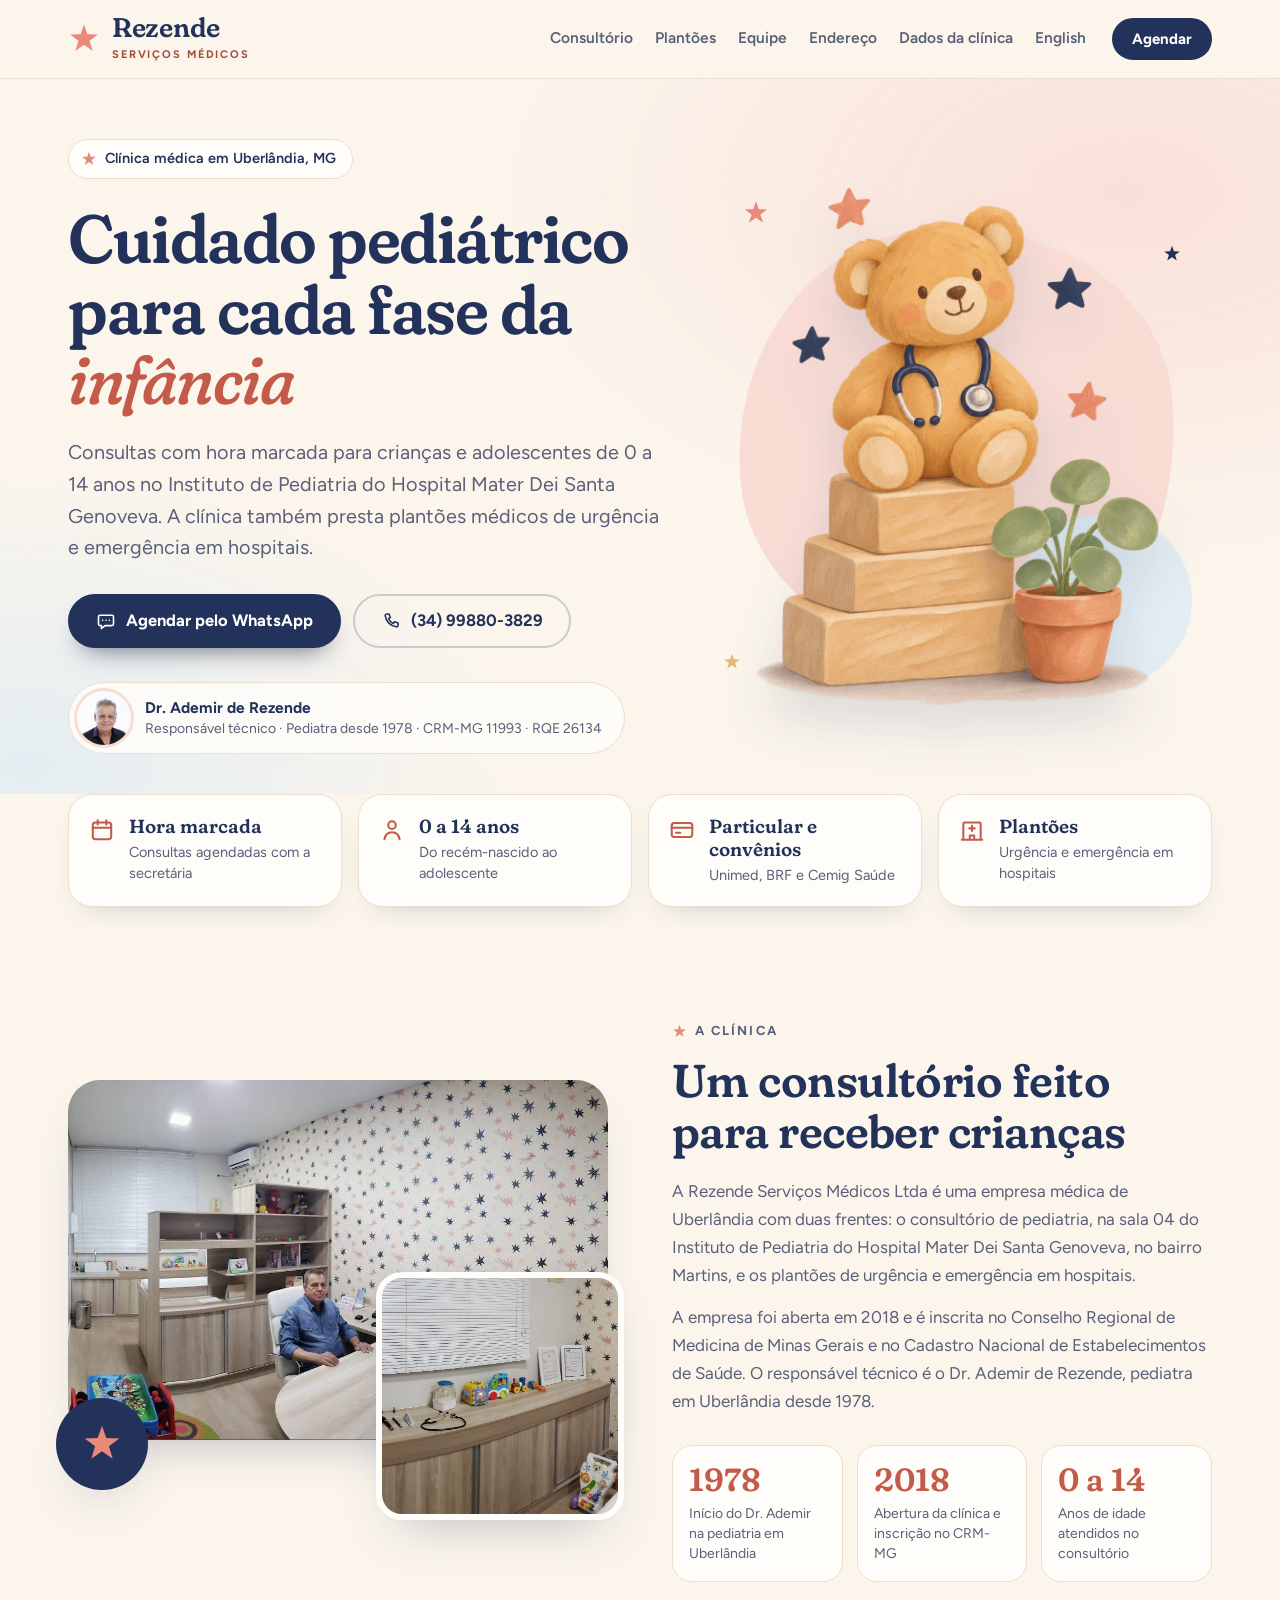
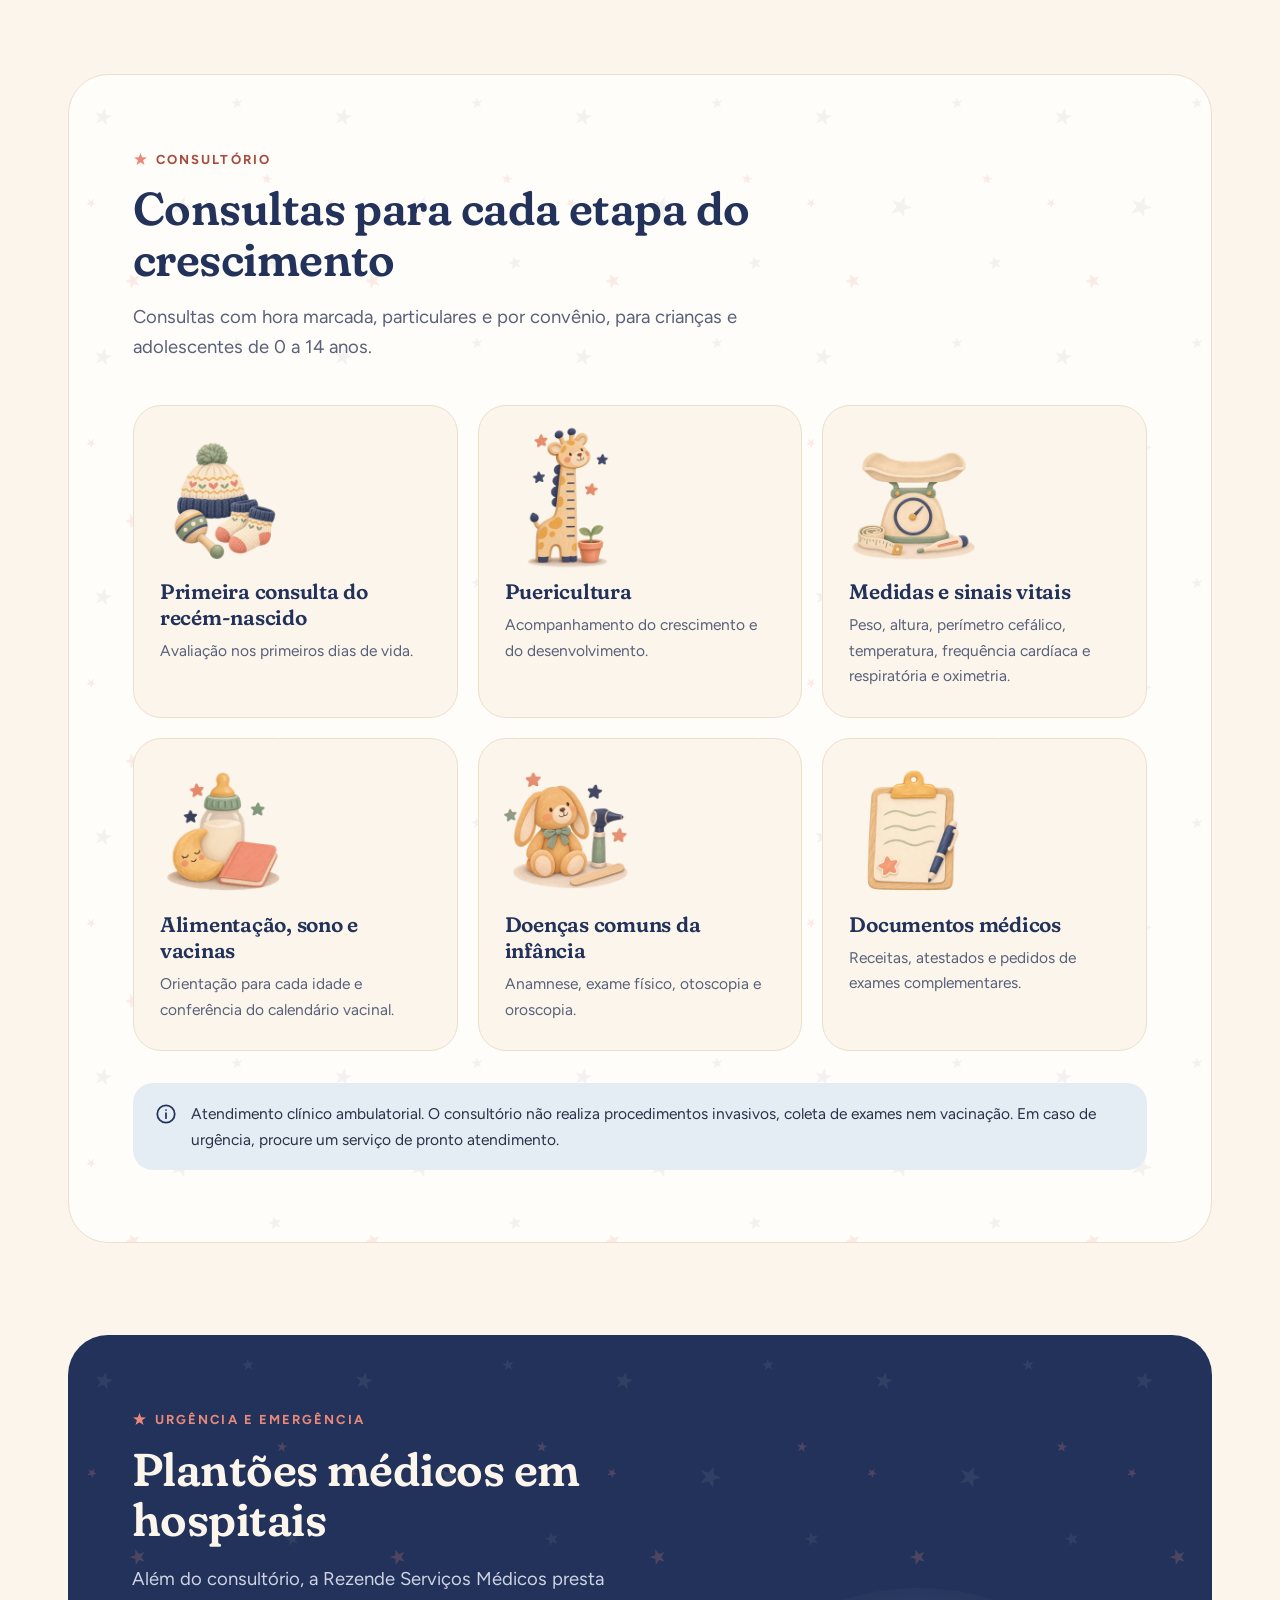
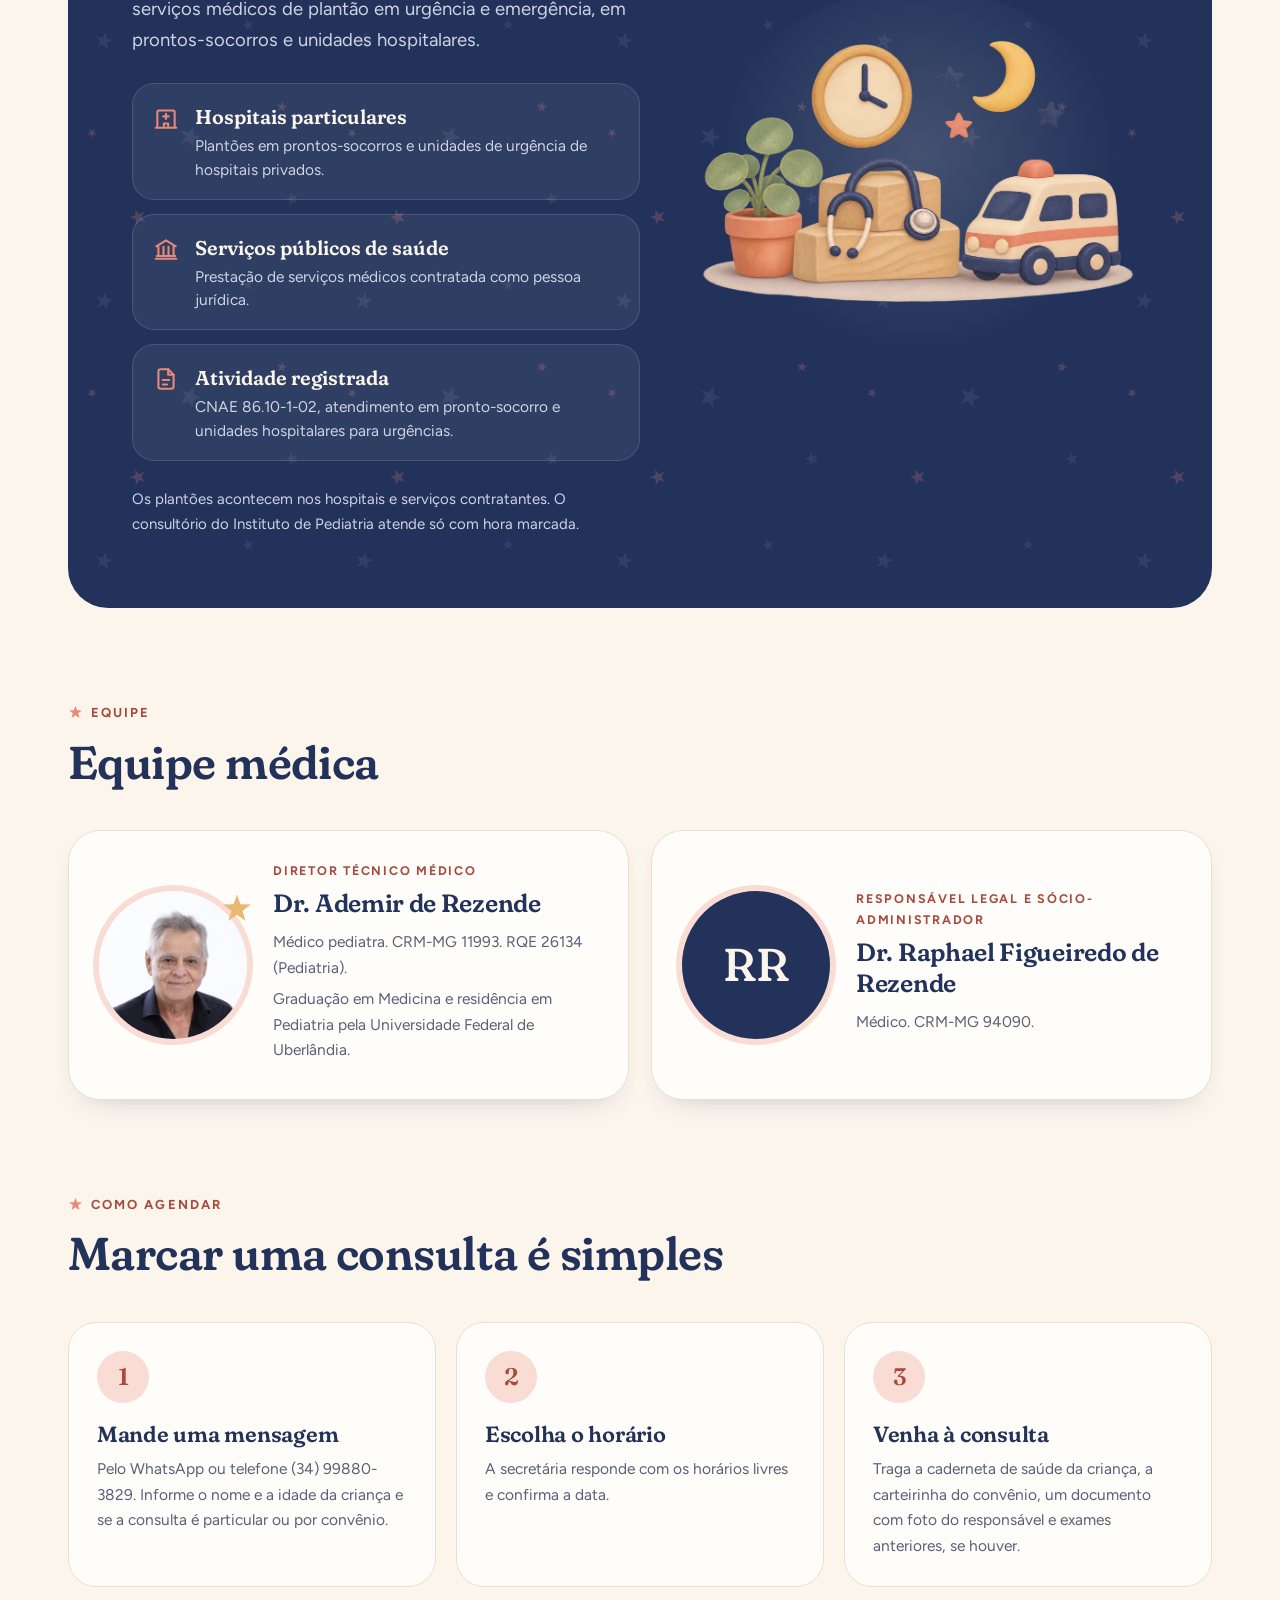
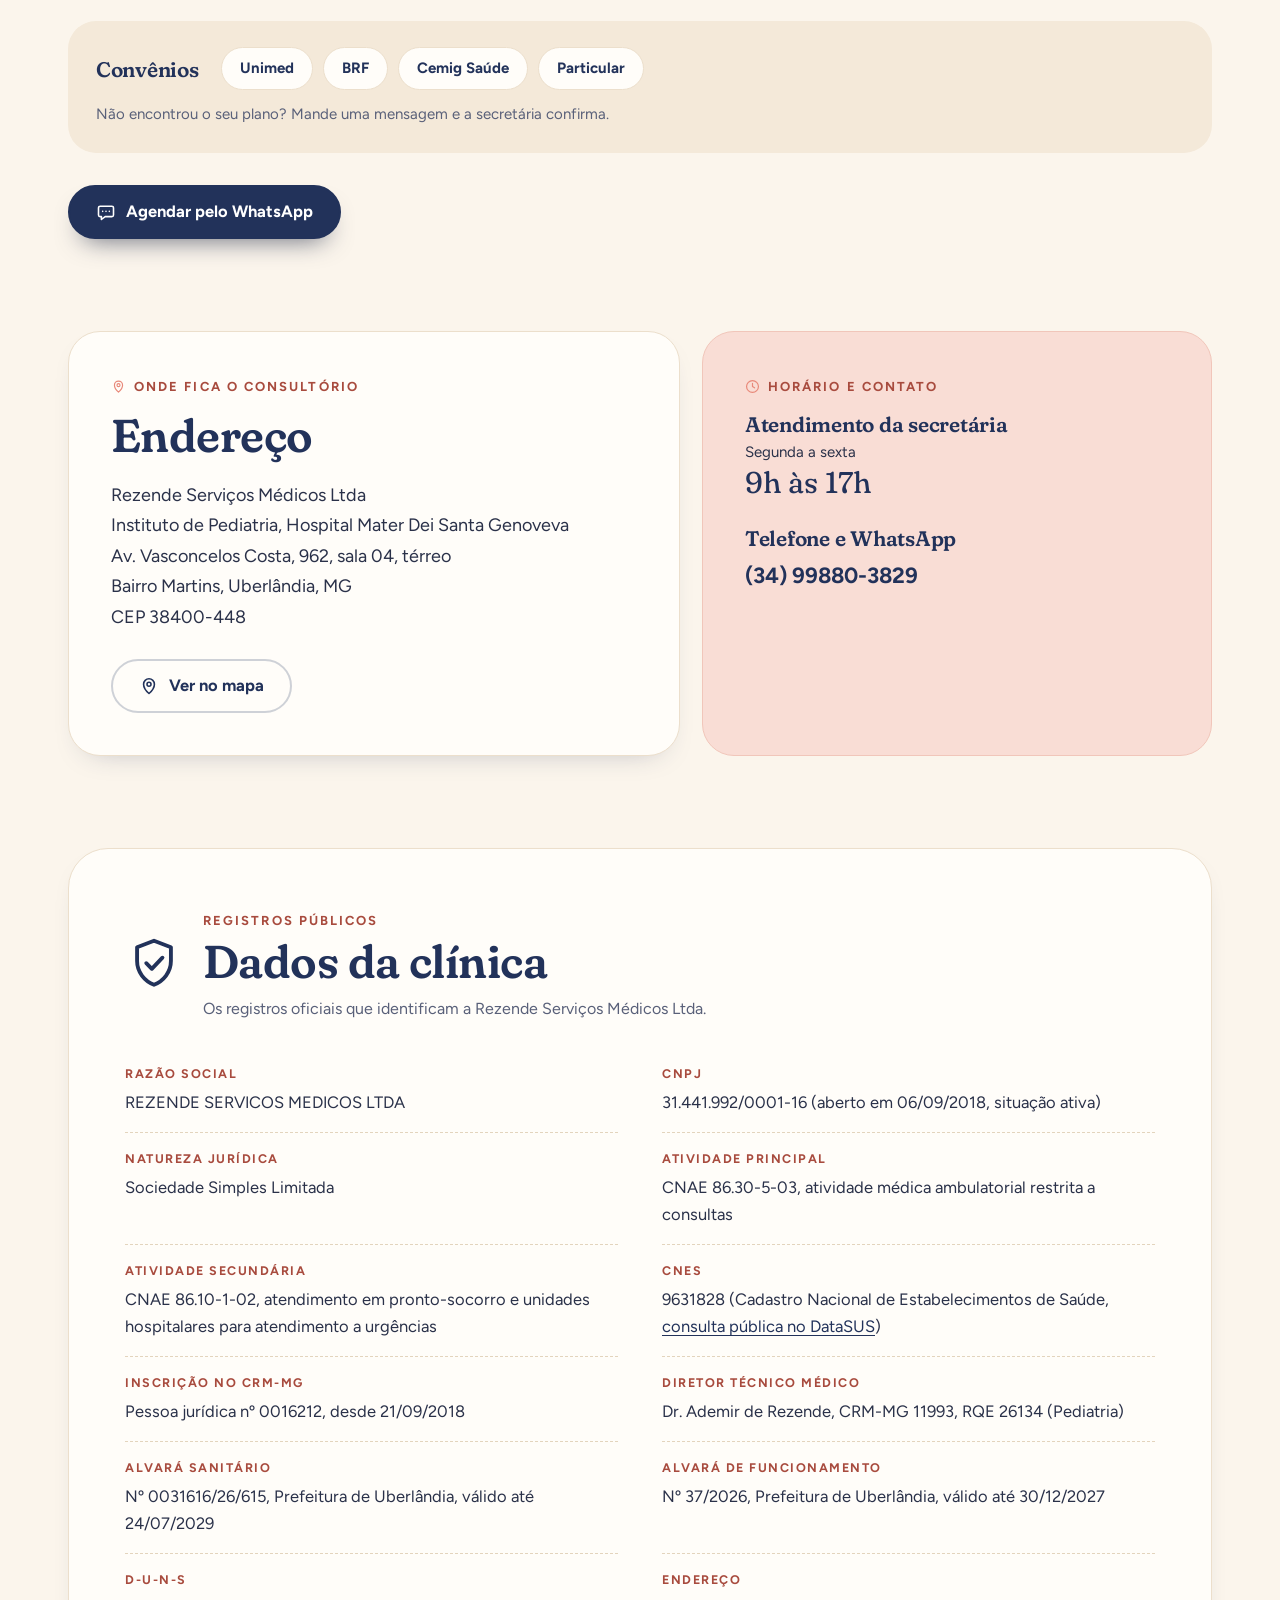
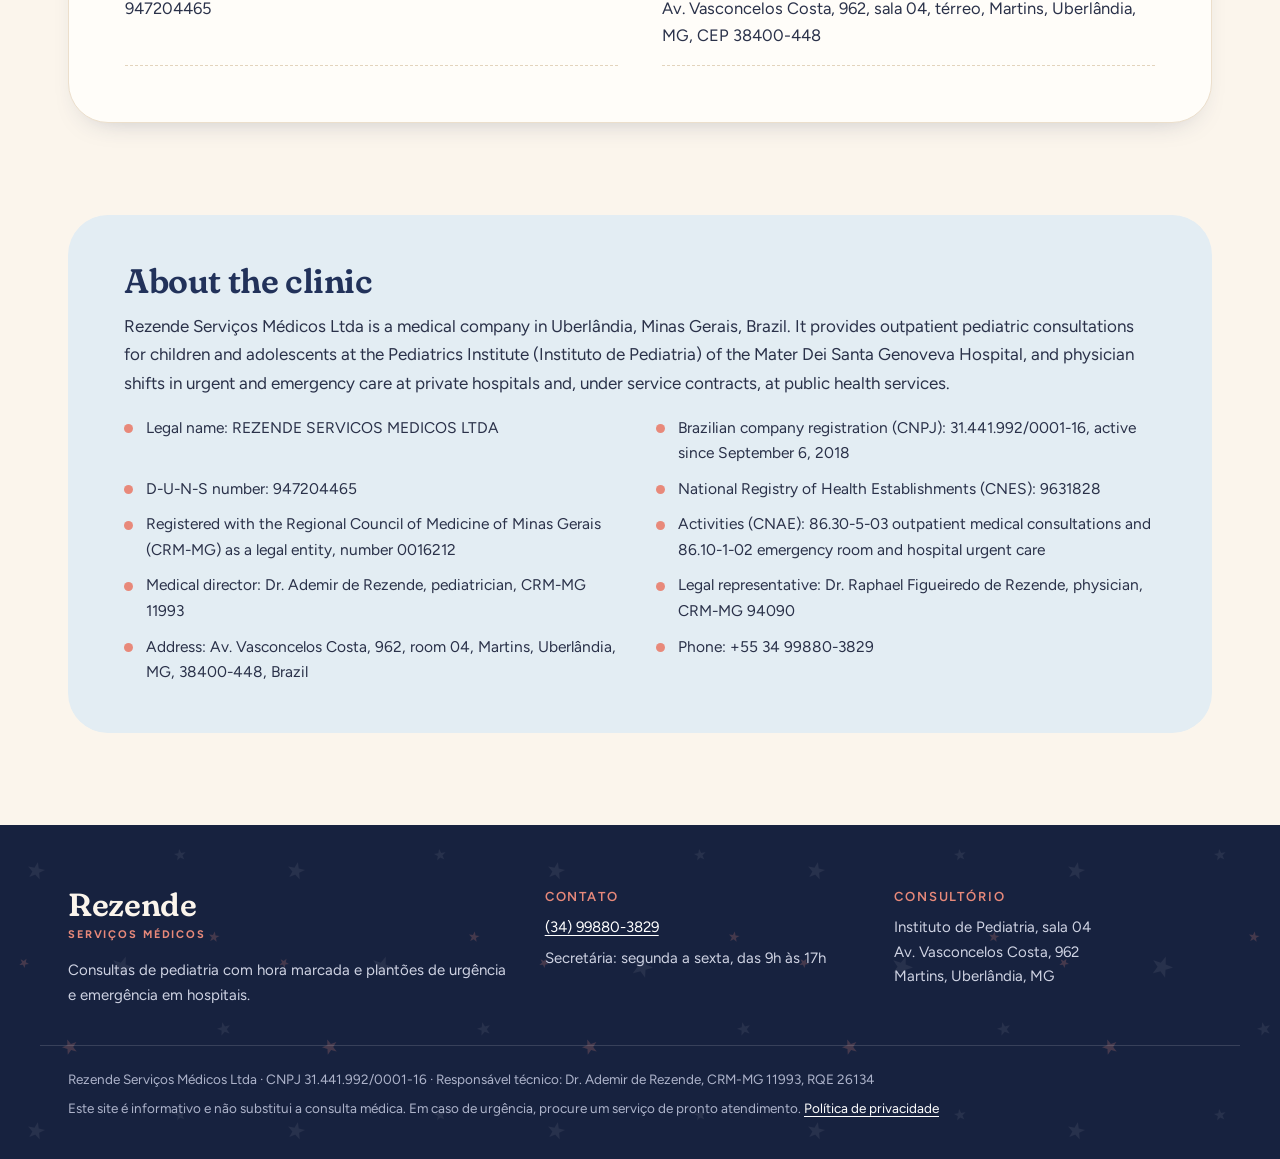
==== index.html @ b328ec18 "Site da Rezende Serviços Médicos Ltda Página institucional da clínica (consultório de pediatria e pl" ====
<!doctype html>
<html lang="pt-BR">
<head>
<meta charset="utf-8">
<meta name="viewport" content="width=device-width, initial-scale=1">
<title>Rezende Serviços Médicos | Pediatria e plantões em Uberlândia</title>
<meta name="description" content="Rezende Serviços Médicos Ltda, clínica médica de Uberlândia, MG. Consultas de pediatria com hora marcada no Instituto de Pediatria e plantões de urgência e emergência em hospitais. CNPJ 31.441.992/0001-16, CNES 9631828, CRM-MG PJ 0016212.">
<meta name="theme-color" content="#fbf5ec">
<link rel="canonical" href="https://rezendesm.com.br/">
<link rel="icon" href="img/icone.svg" type="image/svg+xml">
<link rel="preload" href="fontes/fraunces-normal-latin.woff2" as="font" type="font/woff2" crossorigin>
<link rel="preload" href="fontes/figtree-normal-latin.woff2" as="font" type="font/woff2" crossorigin>
<link rel="stylesheet" href="estilo.css">
<meta property="og:title" content="Rezende Serviços Médicos">
<meta property="og:description" content="Consultas de pediatria com hora marcada no Instituto de Pediatria e plantões de urgência e emergência em hospitais. Uberlândia, MG.">
<meta property="og:type" content="website">
<meta property="og:url" content="https://rezendesm.com.br/">
<meta property="og:image" content="https://rezendesm.com.br/img/consultorio-2.jpg">
<script type="application/ld+json">
{
  "@context": "https://schema.org",
  "@type": "MedicalClinic",
  "name": "Rezende Serviços Médicos Ltda",
  "legalName": "REZENDE SERVICOS MEDICOS LTDA",
  "description": "Clínica médica de Uberlândia, MG. Consultas de pediatria com hora marcada no Instituto de Pediatria e plantões médicos de urgência e emergência em hospitais.",
  "taxID": "31.441.992/0001-16",
  "duns": "947204465",
  "url": "https://rezendesm.com.br/",
  "telephone": "+55 34 99880-3829",
  "medicalSpecialty": "Pediatric",
  "address": {
    "@type": "PostalAddress",
    "streetAddress": "Av. Vasconcelos Costa, 962, sala 04, Instituto de Pediatria",
    "addressLocality": "Uberlândia",
    "addressRegion": "MG",
    "postalCode": "38400-448",
    "addressCountry": "BR"
  },
  "openingHours": "Mo-Fr 09:00-17:00"
}
</script>
</head>
<body>
<svg width="0" height="0" style="position:absolute" aria-hidden="true" focusable="false">
  <symbol id="estrela" viewBox="-11 -11 22 22"><path fill="currentColor" d="M0-10L2.35-3.24L9.51-3.09L3.8 1.24L5.88 8.09L0 4L-5.88 8.09L-3.8 1.24L-9.51-3.09L-2.35-3.24Z"/></symbol>
  <symbol id="i-mensagem" viewBox="0 0 24 24"><g fill="none" stroke="currentColor" stroke-width="1.9" stroke-linecap="round" stroke-linejoin="round"><path d="M5 5h14a2 2 0 0 1 2 2v8.5a2 2 0 0 1-2 2h-8l-4.5 3.5v-3.5H5a2 2 0 0 1-2-2V7a2 2 0 0 1 2-2z"/><path d="M8 11.2h.01M12 11.2h.01M16 11.2h.01"/></g></symbol>
  <symbol id="i-telefone" viewBox="0 0 24 24"><path fill="none" stroke="currentColor" stroke-width="1.9" stroke-linecap="round" stroke-linejoin="round" d="M7 3.5h2.6l1.6 4.2-2.1 1.6a11.5 11.5 0 0 0 5.6 5.6l1.6-2.1 4.2 1.6v2.6a2 2 0 0 1-2.1 2A15.5 15.5 0 0 1 5 5.6a2 2 0 0 1 2-2.1z"/></symbol>
  <symbol id="i-calendario" viewBox="0 0 24 24"><g fill="none" stroke="currentColor" stroke-width="1.9" stroke-linecap="round" stroke-linejoin="round"><rect x="3.5" y="5" width="17" height="15.5" rx="2.5"/><path d="M3.5 10h17M8 3v4M16 3v4"/></g></symbol>
  <symbol id="i-crianca" viewBox="0 0 24 24"><g fill="none" stroke="currentColor" stroke-width="1.9" stroke-linecap="round" stroke-linejoin="round"><circle cx="12" cy="7.5" r="3.5"/><path d="M5 20.5c.7-4 3.4-6.5 7-6.5s6.3 2.5 7 6.5"/></g></symbol>
  <symbol id="i-cartao" viewBox="0 0 24 24"><g fill="none" stroke="currentColor" stroke-width="1.9" stroke-linecap="round" stroke-linejoin="round"><rect x="2.5" y="5.5" width="19" height="13" rx="2.5"/><path d="M2.5 10h19M6.5 14.5h4"/></g></symbol>
  <symbol id="i-pino" viewBox="0 0 24 24"><g fill="none" stroke="currentColor" stroke-width="1.9" stroke-linecap="round" stroke-linejoin="round"><path d="M12 21s-6.5-5.7-6.5-11.2a6.5 6.5 0 0 1 13 0C18.5 15.3 12 21 12 21z"/><circle cx="12" cy="9.8" r="2.4"/></g></symbol>
  <symbol id="i-info" viewBox="0 0 24 24"><g fill="none" stroke="currentColor" stroke-width="1.9" stroke-linecap="round" stroke-linejoin="round"><circle cx="12" cy="12" r="9.5"/><path d="M12 11v5.5M12 7.7h.01"/></g></symbol>
  <symbol id="i-escudo" viewBox="0 0 24 24"><g fill="none" stroke="currentColor" stroke-width="1.6" stroke-linecap="round" stroke-linejoin="round"><path d="M12 2.8l7 2.7v5.7c0 4.5-3 8.2-7 9.8-4-1.6-7-5.3-7-9.8V5.5z"/><path d="M8.8 12.1l2.3 2.3 4.4-4.6"/></g></symbol>
  <symbol id="i-relogio" viewBox="0 0 24 24"><g fill="none" stroke="currentColor" stroke-width="1.9" stroke-linecap="round" stroke-linejoin="round"><circle cx="12" cy="12" r="9.5"/><path d="M12 7v5l3.3 2.1"/></g></symbol>
  <symbol id="i-hospital" viewBox="0 0 24 24"><g fill="none" stroke="currentColor" stroke-width="1.9" stroke-linecap="round" stroke-linejoin="round"><path d="M4 21V6.5A1.5 1.5 0 0 1 5.5 5h13A1.5 1.5 0 0 1 20 6.5V21M2.5 21h19M12 8v5M9.5 10.5h5M10 21v-4h4v4"/></g></symbol>
  <symbol id="i-predio" viewBox="0 0 24 24"><g fill="none" stroke="currentColor" stroke-width="1.9" stroke-linecap="round" stroke-linejoin="round"><path d="M3 9.5L12 4l9 5.5M5 10v8M9.7 10v8M14.3 10v8M19 10v8M2.5 21h19M3.5 18.5h17"/></g></symbol>
  <symbol id="i-documento" viewBox="0 0 24 24"><g fill="none" stroke="currentColor" stroke-width="1.9" stroke-linecap="round" stroke-linejoin="round"><path d="M14 3H7a2 2 0 0 0-2 2v14a2 2 0 0 0 2 2h10a2 2 0 0 0 2-2V8z"/><path d="M14 3v5h5M9 13h6M9 17h4"/></g></symbol>
</svg>

<a class="pular" href="#conteudo">Pular para o conteúdo</a>

<header class="topo">
  <div class="faixa topo-linha">
    <a class="marca" href="#inicio" aria-label="Rezende Serviços Médicos, início">
      <svg class="icone" aria-hidden="true"><use href="#estrela"/></svg>
      <span><span class="marca-nome">Rezende</span><span class="marca-sub">Serviços Médicos</span></span>
    </a>
    <nav class="menu" aria-label="Seções">
      <a href="#atendimento">Consultório</a>
      <a href="#plantoes">Plantões</a>
      <a href="#equipe">Equipe</a>
      <a href="#endereco">Endereço</a>
      <a href="#dados">Dados da clínica</a>
      <a href="#english" lang="en">English</a>
    </nav>
    <a class="botao botao-pequeno" href="https://wa.me/5534998803829">Agendar</a>
  </div>
</header>

<main id="conteudo">

<section class="abertura" id="inicio">
  <div class="faixa abertura-grade">
    <div>
      <p class="etiqueta"><svg class="icone" aria-hidden="true"><use href="#estrela"/></svg>Clínica médica em Uberlândia, MG</p>
      <h1>Cuidado pediátrico para cada fase da <em>infância</em></h1>
      <p class="lead">Consultas com hora marcada para crianças e adolescentes de 0 a 14 anos no Instituto de Pediatria do Hospital Mater Dei Santa Genoveva. A clínica também presta plantões médicos de urgência e emergência em hospitais.</p>
      <div class="botoes">
        <a class="botao" href="https://wa.me/5534998803829"><svg class="icone" aria-hidden="true"><use href="#i-mensagem"/></svg>Agendar pelo WhatsApp</a>
        <a class="botao botao-contorno" href="tel:+5534998803829"><svg class="icone" aria-hidden="true"><use href="#i-telefone"/></svg>(34) 99880-3829</a>
      </div>
      <div class="medico">
        <img src="img/dr-ademir.jpg" width="640" height="640" alt="">
        <p><strong>Dr. Ademir de Rezende</strong>Responsável técnico · Pediatra desde 1978 · CRM-MG 11993 · RQE 26134</p>
      </div>
    </div>
    <div class="abertura-arte" aria-hidden="true">
      <img src="img/ilustra-abertura.webp" width="900" height="1156" alt="">
      <svg class="icone flutua f1"><use href="#estrela"/></svg>
      <svg class="icone flutua f2"><use href="#estrela"/></svg>
      <svg class="icone flutua f3"><use href="#estrela"/></svg>
    </div>
  </div>
</section>

<section class="fatos" aria-label="Resumo">
  <ul class="faixa fatos-lista">
    <li><svg class="icone" aria-hidden="true"><use href="#i-calendario"/></svg><span><strong>Hora marcada</strong>Consultas agendadas com a secretária</span></li>
    <li><svg class="icone" aria-hidden="true"><use href="#i-crianca"/></svg><span><strong>0 a 14 anos</strong>Do recém-nascido ao adolescente</span></li>
    <li><svg class="icone" aria-hidden="true"><use href="#i-cartao"/></svg><span><strong>Particular e convênios</strong>Unimed, BRF e Cemig Saúde</span></li>
    <li><svg class="icone" aria-hidden="true"><use href="#i-hospital"/></svg><span><strong>Plantões</strong>Urgência e emergência em hospitais</span></li>
  </ul>
</section>

<section id="sobre" class="bloco">
  <div class="faixa sobre">
    <div class="colagem">
      <figure class="foto-grande"><img src="img/consultorio-2.jpg" width="1200" height="636" alt="Dr. Ademir de Rezende no consultório da clínica, com estante de brinquedos e papel de parede de estrelas"></figure>
      <figure class="foto-pequena"><img src="img/consultorio-3.jpg" width="1200" height="911" loading="lazy" alt="Bancada de exame com maca, brinquedos e instrumentos"></figure>
      <span class="adesivo" aria-hidden="true"><svg class="icone"><use href="#estrela"/></svg></span>
    </div>
    <div class="sobre-texto">
      <p class="sobretitulo"><svg class="icone" aria-hidden="true"><use href="#estrela"/></svg>A clínica</p>
      <h2>Um consultório feito para receber crianças</h2>
      <p>A Rezende Serviços Médicos Ltda é uma empresa médica de Uberlândia com duas frentes: o consultório de pediatria, na sala 04 do Instituto de Pediatria do Hospital Mater Dei Santa Genoveva, no bairro Martins, e os plantões de urgência e emergência em hospitais.</p>
      <p>A empresa foi aberta em 2018 e é inscrita no Conselho Regional de Medicina de Minas Gerais e no Cadastro Nacional de Estabelecimentos de Saúde. O responsável técnico é o Dr. Ademir de Rezende, pediatra em Uberlândia desde 1978.</p>
      <dl class="numeros">
        <div><dt>1978</dt><dd>Início do Dr. Ademir na pediatria em Uberlândia</dd></div>
        <div><dt>2018</dt><dd>Abertura da clínica e inscrição no CRM-MG</dd></div>
        <div><dt>0 a 14</dt><dd>Anos de idade atendidos no consultório</dd></div>
      </dl>
    </div>
  </div>
</section>

<section id="atendimento" class="bloco bloco-curto">
  <div class="faixa">
    <div class="painel painel-branco">
      <div class="cabeca-secao">
        <p class="sobretitulo"><svg class="icone" aria-hidden="true"><use href="#estrela"/></svg>Consultório</p>
        <h2>Consultas para cada etapa do crescimento</h2>
        <p class="intro">Consultas com hora marcada, particulares e por convênio, para crianças e adolescentes de 0 a 14 anos.</p>
      </div>
      <ul class="servicos">
        <li><img src="img/servico-recem-nascido.webp" width="320" height="320" loading="lazy" alt=""><h3>Primeira consulta do recém-nascido</h3><p>Avaliação nos primeiros dias de vida.</p></li>
        <li><img src="img/servico-puericultura.webp" width="320" height="320" loading="lazy" alt=""><h3>Puericultura</h3><p>Acompanhamento do crescimento e do desenvolvimento.</p></li>
        <li><img src="img/servico-medidas.webp" width="320" height="320" loading="lazy" alt=""><h3>Medidas e sinais vitais</h3><p>Peso, altura, perímetro cefálico, temperatura, frequência cardíaca e respiratória e oximetria.</p></li>
        <li><img src="img/servico-rotina.webp" width="320" height="320" loading="lazy" alt=""><h3>Alimentação, sono e vacinas</h3><p>Orientação para cada idade e conferência do calendário vacinal.</p></li>
        <li><img src="img/servico-doencas.webp" width="320" height="320" loading="lazy" alt=""><h3>Doenças comuns da infância</h3><p>Anamnese, exame físico, otoscopia e oroscopia.</p></li>
        <li><img src="img/servico-documentos.webp" width="320" height="320" loading="lazy" alt=""><h3>Documentos médicos</h3><p>Receitas, atestados e pedidos de exames complementares.</p></li>
      </ul>
      <p class="aviso"><svg class="icone" aria-hidden="true"><use href="#i-info"/></svg><span>Atendimento clínico ambulatorial. O consultório não realiza procedimentos invasivos, coleta de exames nem vacinação. Em caso de urgência, procure um serviço de pronto atendimento.</span></p>
    </div>
  </div>
</section>

<section id="plantoes" class="bloco bloco-curto">
  <div class="faixa">
    <div class="painel painel-escuro plantoes">
      <div>
        <p class="sobretitulo"><svg class="icone" aria-hidden="true"><use href="#estrela"/></svg>Urgência e emergência</p>
        <h2>Plantões médicos em hospitais</h2>
        <p class="intro">Além do consultório, a Rezende Serviços Médicos presta serviços médicos de plantão em urgência e emergência, em prontos-socorros e unidades hospitalares.</p>
        <ul class="lista-plantoes">
          <li><svg class="icone" aria-hidden="true"><use href="#i-hospital"/></svg><span><strong>Hospitais particulares</strong>Plantões em prontos-socorros e unidades de urgência de hospitais privados.</span></li>
          <li><svg class="icone" aria-hidden="true"><use href="#i-predio"/></svg><span><strong>Serviços públicos de saúde</strong>Prestação de serviços médicos contratada como pessoa jurídica.</span></li>
          <li><svg class="icone" aria-hidden="true"><use href="#i-documento"/></svg><span><strong>Atividade registrada</strong>CNAE 86.10-1-02, atendimento em pronto-socorro e unidades hospitalares para urgências.</span></li>
        </ul>
        <p class="nota-clara">Os plantões acontecem nos hospitais e serviços contratantes. O consultório do Instituto de Pediatria atende só com hora marcada.</p>
      </div>
      <div class="plantoes-arte" aria-hidden="true">
        <img src="img/ilustra-plantoes.webp" width="1000" height="607" loading="lazy" alt="">
      </div>
    </div>
  </div>
</section>

<section id="equipe" class="bloco bloco-curto">
  <div class="faixa">
    <div class="cabeca-secao">
      <p class="sobretitulo"><svg class="icone" aria-hidden="true"><use href="#estrela"/></svg>Equipe</p>
      <h2>Equipe médica</h2>
    </div>
    <div class="equipe">
      <article class="pessoa">
        <div class="pessoa-foto"><img src="img/dr-ademir.jpg" width="640" height="640" loading="lazy" alt="Dr. Ademir de Rezende"><svg class="icone" aria-hidden="true"><use href="#estrela"/></svg></div>
        <div>
          <p class="cargo">Diretor técnico médico</p>
          <h3>Dr. Ademir de Rezende</h3>
          <p>Médico pediatra. CRM-MG 11993. RQE 26134 (Pediatria).</p>
          <p>Graduação em Medicina e residência em Pediatria pela Universidade Federal de Uberlândia.</p>
        </div>
      </article>
      <article class="pessoa">
        <div class="pessoa-foto"><span class="iniciais" aria-hidden="true">RR</span></div>
        <div>
          <p class="cargo">Responsável legal e sócio-administrador</p>
          <h3>Dr. Raphael Figueiredo de Rezende</h3>
          <p>Médico. CRM-MG 94090.</p>
        </div>
      </article>
    </div>
  </div>
</section>

<section id="agendar" class="bloco bloco-curto">
  <div class="faixa">
    <div class="cabeca-secao">
      <p class="sobretitulo"><svg class="icone" aria-hidden="true"><use href="#estrela"/></svg>Como agendar</p>
      <h2>Marcar uma consulta é simples</h2>
    </div>
    <ol class="passos">
      <li><span class="passo-num" aria-hidden="true">1</span><h3>Mande uma mensagem</h3><p>Pelo WhatsApp ou telefone (34) 99880-3829. Informe o nome e a idade da criança e se a consulta é particular ou por convênio.</p></li>
      <li><span class="passo-num" aria-hidden="true">2</span><h3>Escolha o horário</h3><p>A secretária responde com os horários livres e confirma a data.</p></li>
      <li><span class="passo-num" aria-hidden="true">3</span><h3>Venha à consulta</h3><p>Traga a caderneta de saúde da criança, a carteirinha do convênio, um documento com foto do responsável e exames anteriores, se houver.</p></li>
    </ol>
    <div class="convenios" id="convenios">
      <h3>Convênios</h3>
      <ul>
        <li>Unimed</li>
        <li>BRF</li>
        <li>Cemig Saúde</li>
        <li>Particular</li>
      </ul>
      <p>Não encontrou o seu plano? Mande uma mensagem e a secretária confirma.</p>
    </div>
    <div class="botoes agendar-fim">
      <a class="botao" href="https://wa.me/5534998803829"><svg class="icone" aria-hidden="true"><use href="#i-mensagem"/></svg>Agendar pelo WhatsApp</a>
    </div>
  </div>
</section>

<section id="endereco" class="bloco bloco-curto">
  <div class="faixa local">
    <div class="cartao">
      <p class="sobretitulo"><svg class="icone" aria-hidden="true"><use href="#i-pino"/></svg>Onde fica o consultório</p>
      <h2>Endereço</h2>
      <address>
        Rezende Serviços Médicos Ltda<br>
        Instituto de Pediatria, Hospital Mater Dei Santa Genoveva<br>
        Av. Vasconcelos Costa, 962, sala 04, térreo<br>
        Bairro Martins, Uberlândia, MG<br>
        CEP 38400-448
      </address>
      <div class="botoes"><a class="botao botao-contorno" href="https://maps.app.goo.gl/CZtjGZ5Qo5oz8Xz57"><svg class="icone" aria-hidden="true"><use href="#i-pino"/></svg>Ver no mapa</a></div>
    </div>
    <div class="cartao cartao-coral">
      <p class="sobretitulo"><svg class="icone" aria-hidden="true"><use href="#i-relogio"/></svg>Horário e contato</p>
      <h3>Atendimento da secretária</h3>
      <p class="horario"><small>Segunda a sexta</small>9h às 17h</p>
      <h3>Telefone e WhatsApp</h3>
      <p><a class="telefone" href="tel:+5534998803829">(34) 99880-3829</a></p>
    </div>
  </div>
</section>

<section id="dados" class="bloco bloco-curto">
  <div class="faixa">
    <div class="ficha">
      <div class="ficha-cabeca">
        <svg class="icone" aria-hidden="true"><use href="#i-escudo"/></svg>
        <div>
          <p class="sobretitulo">Registros públicos</p>
          <h2>Dados da clínica</h2>
          <p class="intro">Os registros oficiais que identificam a Rezende Serviços Médicos Ltda.</p>
        </div>
      </div>
      <dl class="dados">
        <div><dt>Razão social</dt><dd>REZENDE SERVICOS MEDICOS LTDA</dd></div>
        <div><dt>CNPJ</dt><dd>31.441.992/0001-16 (aberto em 06/09/2018, situação ativa)</dd></div>
        <div><dt>Natureza jurídica</dt><dd>Sociedade Simples Limitada</dd></div>
        <div><dt>Atividade principal</dt><dd>CNAE 86.30-5-03, atividade médica ambulatorial restrita a consultas</dd></div>
        <div><dt>Atividade secundária</dt><dd>CNAE 86.10-1-02, atendimento em pronto-socorro e unidades hospitalares para atendimento a urgências</dd></div>
        <div><dt>CNES</dt><dd>9631828 (Cadastro Nacional de Estabelecimentos de Saúde, <a href="https://cnes.datasus.gov.br/pages/estabelecimentos/consulta.jsp">consulta pública no DataSUS</a>)</dd></div>
        <div><dt>Inscrição no CRM-MG</dt><dd>Pessoa jurídica nº 0016212, desde 21/09/2018</dd></div>
        <div><dt>Diretor técnico médico</dt><dd>Dr. Ademir de Rezende, CRM-MG 11993, RQE 26134 (Pediatria)</dd></div>
        <div><dt>Alvará sanitário</dt><dd>Nº 0031616/26/615, Prefeitura de Uberlândia, válido até 24/07/2029</dd></div>
        <div><dt>Alvará de funcionamento</dt><dd>Nº 37/2026, Prefeitura de Uberlândia, válido até 30/12/2027</dd></div>
        <div><dt>D-U-N-S</dt><dd>947204465</dd></div>
        <div><dt>Endereço</dt><dd>Av. Vasconcelos Costa, 962, sala 04, térreo, Martins, Uberlândia, MG, CEP 38400-448</dd></div>
      </dl>
    </div>
  </div>
</section>

<section id="english" class="bloco bloco-curto" lang="en">
  <div class="faixa">
    <div class="ingles">
      <h2>About the clinic</h2>
      <p>Rezende Serviços Médicos Ltda is a medical company in Uberlândia, Minas Gerais, Brazil. It provides outpatient pediatric consultations for children and adolescents at the Pediatrics Institute (Instituto de Pediatria) of the Mater Dei Santa Genoveva Hospital, and physician shifts in urgent and emergency care at private hospitals and, under service contracts, at public health services.</p>
      <ul>
        <li>Legal name: REZENDE SERVICOS MEDICOS LTDA</li>
        <li>Brazilian company registration (CNPJ): 31.441.992/0001-16, active since September 6, 2018</li>
        <li>D-U-N-S number: 947204465</li>
        <li>National Registry of Health Establishments (CNES): 9631828</li>
        <li>Registered with the Regional Council of Medicine of Minas Gerais (CRM-MG) as a legal entity, number 0016212</li>
        <li>Activities (CNAE): 86.30-5-03 outpatient medical consultations and 86.10-1-02 emergency room and hospital urgent care</li>
        <li>Medical director: Dr. Ademir de Rezende, pediatrician, CRM-MG 11993</li>
        <li>Legal representative: Dr. Raphael Figueiredo de Rezende, physician, CRM-MG 94090</li>
        <li>Address: Av. Vasconcelos Costa, 962, room 04, Martins, Uberlândia, MG, 38400-448, Brazil</li>
        <li>Phone: +55 34 99880-3829</li>
      </ul>
    </div>
  </div>
</section>

</main>

<footer class="rodape">
  <div class="faixa rodape-grade">
    <div>
      <span class="marca-nome">Rezende</span>
      <span class="marca-sub">Serviços Médicos</span>
      <p>Consultas de pediatria com hora marcada e plantões de urgência e emergência em hospitais.</p>
    </div>
    <div>
      <h3>Contato</h3>
      <p><a href="tel:+5534998803829">(34) 99880-3829</a></p>
      <p>Secretária: segunda a sexta, das 9h às 17h</p>
    </div>
    <div>
      <h3>Consultório</h3>
      <p>Instituto de Pediatria, sala 04<br>Av. Vasconcelos Costa, 962<br>Martins, Uberlândia, MG</p>
    </div>
  </div>
  <div class="faixa rodape-base">
    <p>Rezende Serviços Médicos Ltda · CNPJ 31.441.992/0001-16 · Responsável técnico: Dr. Ademir de Rezende, CRM-MG 11993, RQE 26134</p>
    <p>Este site é informativo e não substitui a consulta médica. Em caso de urgência, procure um serviço de pronto atendimento. <a href="privacidade.html">Política de privacidade</a></p>
  </div>
</footer>
</body>
</html>
---- estilo.css ----
/* Rezende Serviços Médicos: site institucional.
   Fontes e imagens hospedadas no próprio site. Sem script, sem cookie, sem nada de fora.
   Cores tiradas do consultório: estrelas marinho e coral no papel de parede creme, móveis de madeira clara. */

@font-face { font-family: "Fraunces"; src: url("fontes/fraunces-normal-latin.woff2") format("woff2"); font-weight: 300 700; font-style: normal; font-display: swap; }
@font-face { font-family: "Fraunces"; src: url("fontes/fraunces-italic-latin.woff2") format("woff2"); font-weight: 300 700; font-style: italic; font-display: swap; }
@font-face { font-family: "Figtree"; src: url("fontes/figtree-normal-latin.woff2") format("woff2"); font-weight: 400 800; font-style: normal; font-display: swap; }
@font-face { font-family: "Figtree"; src: url("fontes/figtree-italic-latin.woff2") format("woff2"); font-weight: 400 800; font-style: italic; font-display: swap; }

:root {
  --creme: #fbf5ec;
  --creme-forte: #f4e9d9;
  --branco: #fffdf9;
  --marinho: #22325a;
  --marinho-escuro: #17223f;
  --texto: #2a3149;
  --texto-suave: #596079;
  --texto-claro: #cfd3e3;
  --coral: #e8897a;
  --coral-claro: #f9ddd5;
  --coral-forte: #c45a49;
  --coral-escuro: #a84b3e;
  --mel: #e9b872;
  --ceu: #e3edf3;
  --borda: #ecdfcc;
  --raio: 24px;
  --raio-grande: 40px;
  --sombra: 0 24px 50px -26px rgba(34, 50, 90, .34);
  --sombra-leve: 0 12px 30px -20px rgba(34, 50, 90, .38);
  --fonte-titulo: "Fraunces", Georgia, "Times New Roman", serif;
  --fonte-texto: "Figtree", system-ui, -apple-system, "Segoe UI", Roboto, Arial, sans-serif;
  --estrelas: url("data:image/svg+xml,%3Csvg xmlns='http://www.w3.org/2000/svg' width='240' height='240' viewBox='0 0 240 240'%3E%3Cdefs%3E%3Cpath id='e' d='M0-10L2.35-3.24L9.51-3.09L3.8 1.24L5.88 8.09L0 4L-5.88 8.09L-3.8 1.24L-9.51-3.09L-2.35-3.24Z'/%3E%3C/defs%3E%3Cg fill='%2322325a' fill-opacity='.055'%3E%3Cuse href='%23e' transform='translate(34 42) rotate(12) scale(.9)'/%3E%3Cuse href='%23e' transform='translate(168 28) rotate(-8) scale(.6)'/%3E%3Cuse href='%23e' transform='translate(112 132) rotate(20) scale(1.1)'/%3E%3Cuse href='%23e' transform='translate(206 188) rotate(-15) scale(.7)'/%3E%3C/g%3E%3Cg fill='%23e8897a' fill-opacity='.16'%3E%3Cuse href='%23e' transform='translate(64 206) rotate(-20) scale(.8)'/%3E%3Cuse href='%23e' transform='translate(198 104) rotate(8) scale(.55)'/%3E%3Cuse href='%23e' transform='translate(22 128) rotate(30) scale(.5)'/%3E%3C/g%3E%3C/svg%3E");
  --estrelas-claras: url("data:image/svg+xml,%3Csvg xmlns='http://www.w3.org/2000/svg' width='260' height='260' viewBox='0 0 260 260'%3E%3Cdefs%3E%3Cpath id='e' d='M0-10L2.35-3.24L9.51-3.09L3.8 1.24L5.88 8.09L0 4L-5.88 8.09L-3.8 1.24L-9.51-3.09L-2.35-3.24Z'/%3E%3C/defs%3E%3Cg fill='%23fbf5ec' fill-opacity='.07'%3E%3Cuse href='%23e' transform='translate(36 46) rotate(12) scale(.9)'/%3E%3Cuse href='%23e' transform='translate(180 30) rotate(-8) scale(.6)'/%3E%3Cuse href='%23e' transform='translate(122 142) rotate(20) scale(1.1)'/%3E%3Cuse href='%23e' transform='translate(224 204) rotate(-15) scale(.7)'/%3E%3C/g%3E%3Cg fill='%23e8897a' fill-opacity='.22'%3E%3Cuse href='%23e' transform='translate(70 222) rotate(-20) scale(.8)'/%3E%3Cuse href='%23e' transform='translate(214 112) rotate(8) scale(.55)'/%3E%3Cuse href='%23e' transform='translate(24 138) rotate(30) scale(.5)'/%3E%3C/g%3E%3C/svg%3E");
}

* { box-sizing: border-box; }
html { scroll-behavior: smooth; scroll-padding-top: 92px; -webkit-text-size-adjust: 100%; }
body { margin: 0; background: var(--creme); color: var(--texto); font-family: var(--fonte-texto); font-size: 17px; line-height: 1.65; -webkit-font-smoothing: antialiased; text-rendering: optimizeLegibility; }
img { max-width: 100%; height: auto; display: block; }
a { color: var(--marinho); text-underline-offset: 3px; }
a:hover { color: var(--coral-escuro); }
:focus-visible { outline: 3px solid var(--mel); outline-offset: 3px; border-radius: 8px; }
h1, h2, h3 { margin: 0; font-family: var(--fonte-titulo); font-variation-settings: "SOFT" 100; font-weight: 600; color: var(--marinho); letter-spacing: -.012em; }
h1 { font-size: clamp(40px, 5.4vw, 68px); line-height: 1.04; letter-spacing: -.022em; }
h1 em { font-style: italic; font-weight: 500; color: var(--coral-forte); }
h2 { font-size: clamp(30px, 3.7vw, 46px); line-height: 1.1; }
h3 { font-size: 21px; line-height: 1.25; }
p { margin: 0 0 14px; }
.faixa { width: 100%; max-width: 1200px; margin: 0 auto; padding: 0 28px; }
.icone { width: 1em; height: 1em; flex: none; }
.pular { position: absolute; left: -999px; top: 10px; z-index: 30; padding: 10px 14px; border-radius: 10px; background: var(--branco); }
.pular:focus { left: 10px; }
.sobretitulo { display: inline-flex; align-items: center; gap: 8px; margin: 0 0 14px; font-size: 13px; font-weight: 700; letter-spacing: .16em; text-transform: uppercase; color: var(--coral-escuro); }
.sobretitulo .icone { font-size: 15px; color: var(--coral); }
.cabeca-secao { max-width: 700px; margin-bottom: 42px; }
.intro { margin: 16px 0 0; font-size: 18.5px; color: var(--texto-suave); }

/* botões */
.botoes { display: flex; flex-wrap: wrap; gap: 12px; }
.botao { display: inline-flex; align-items: center; justify-content: center; gap: 10px; padding: 15px 26px; border-radius: 999px; border: 2px solid var(--marinho); background: var(--marinho); color: #fff; font-size: 16.5px; font-weight: 700; line-height: 1.2; text-decoration: none; box-shadow: 0 14px 26px -14px rgba(23, 34, 63, .7); transition: transform .18s ease, background-color .18s ease, box-shadow .18s ease, border-color .18s ease; }
.botao:hover { background: var(--marinho-escuro); border-color: var(--marinho-escuro); color: #fff; transform: translateY(-2px); box-shadow: 0 18px 30px -14px rgba(23, 34, 63, .75); }
.botao .icone { font-size: 20px; }
.botao-contorno { background: transparent; color: var(--marinho); border-color: rgba(34, 50, 90, .22); box-shadow: none; }
.botao-contorno:hover { background: var(--branco); color: var(--marinho); border-color: var(--marinho); box-shadow: none; }
.botao-coral { background: var(--coral); border-color: var(--coral); color: var(--marinho-escuro); }
.botao-coral:hover { background: #f19d8f; border-color: #f19d8f; color: var(--marinho-escuro); }
.botao-pequeno { padding: 10px 18px; font-size: 15px; box-shadow: none; }

/* topo */
.topo { position: sticky; top: 0; z-index: 20; background: rgba(251, 245, 236, .88); backdrop-filter: saturate(140%) blur(12px); -webkit-backdrop-filter: saturate(140%) blur(12px); border-bottom: 1px solid rgba(236, 223, 204, .9); }
.topo-linha { display: flex; align-items: center; gap: 26px; min-height: 78px; }
.marca { display: flex; align-items: center; gap: 12px; margin-right: auto; color: var(--marinho); text-decoration: none; }
.marca .icone { font-size: 32px; color: var(--coral); }
.marca-nome { display: block; font-family: var(--fonte-titulo); font-variation-settings: "SOFT" 100; font-size: 27px; font-weight: 600; line-height: 1; letter-spacing: -.01em; }
.marca-sub { display: block; margin-top: 5px; font-size: 11px; font-weight: 700; letter-spacing: .17em; text-transform: uppercase; color: var(--coral-escuro); }
.menu { display: flex; gap: 22px; }
.menu a { padding: 6px 0; border-bottom: 2px solid transparent; font-size: 15.5px; font-weight: 600; color: var(--texto-suave); text-decoration: none; }
.menu a:hover { color: var(--marinho); border-bottom-color: var(--coral); }

/* abertura */
.abertura { position: relative; overflow: hidden; padding: 60px 0 40px; background:
  radial-gradient(900px 520px at 88% 16%, rgba(249, 221, 213, .85), rgba(249, 221, 213, 0) 70%),
  radial-gradient(700px 420px at 2% 96%, rgba(227, 237, 243, .95), rgba(227, 237, 243, 0) 70%),
  var(--creme); }
.abertura-grade { display: grid; grid-template-columns: 1.08fr .92fr; gap: 36px; align-items: center; }
.etiqueta { display: inline-flex; align-items: center; gap: 8px; margin: 0 0 24px; padding: 7px 16px 7px 12px; border-radius: 999px; background: var(--branco); border: 1px solid var(--borda); box-shadow: var(--sombra-leve); font-size: 14.5px; font-weight: 600; color: var(--marinho); }
.etiqueta .icone { font-size: 16px; color: var(--coral); }
.abertura h1 { margin-bottom: 22px; }
.lead { max-width: 33em; margin-bottom: 30px; font-size: clamp(18px, 1.55vw, 20px); line-height: 1.6; color: var(--texto-suave); }
.medico { display: flex; align-items: center; gap: 14px; width: fit-content; max-width: 100%; margin-top: 34px; padding: 8px 22px 8px 8px; border-radius: 999px; background: rgba(255, 253, 249, .88); border: 1px solid var(--borda); }
.medico img { width: 54px; height: 54px; border-radius: 50%; object-fit: cover; object-position: 50% 20%; box-shadow: 0 0 0 3px var(--coral-claro); }
.medico p { margin: 0; font-size: 14px; line-height: 1.4; color: var(--texto-suave); }
.medico strong { display: block; font-size: 15.5px; color: var(--marinho); }
.abertura-arte { position: relative; display: grid; place-items: center; min-height: 560px; }
.abertura-arte::before { content: ""; position: absolute; width: 86%; aspect-ratio: 1; background: var(--coral-claro); border-radius: 47% 53% 41% 59% / 54% 43% 57% 46%; transform: rotate(-6deg); }
.abertura-arte::after { content: ""; position: absolute; right: 4%; bottom: 7%; width: 34%; aspect-ratio: 1; border-radius: 50%; background: var(--ceu); }
.abertura-arte img { position: relative; z-index: 1; width: min(88%, 430px); filter: drop-shadow(0 26px 24px rgba(34, 50, 90, .13)); }
.flutua { position: absolute; z-index: 2; animation: flutuar 7s ease-in-out infinite; }
.flutua.f1 { top: 6%; left: 8%; font-size: 26px; color: var(--coral); }
.flutua.f2 { top: 14%; right: 6%; font-size: 18px; color: var(--marinho); animation-delay: -2.4s; }
.flutua.f3 { bottom: 10%; left: 4%; font-size: 18px; color: var(--mel); animation-delay: -4.6s; }
@keyframes flutuar { 0%, 100% { transform: translateY(0) rotate(0); } 50% { transform: translateY(-10px) rotate(10deg); } }

/* fatos */
.fatos { position: relative; z-index: 1; padding: 0 0 20px; }
.fatos-lista { list-style: none; margin: 0 auto; display: grid; grid-template-columns: repeat(4, 1fr); gap: 16px; }
.fatos-lista li { display: flex; gap: 14px; align-items: flex-start; padding: 20px; border-radius: var(--raio); background: var(--branco); border: 1px solid var(--borda); box-shadow: var(--sombra-leve); font-size: 14.5px; line-height: 1.45; color: var(--texto-suave); }
.fatos-lista .icone { margin-top: 2px; font-size: 26px; color: var(--coral-forte); }
.fatos-lista strong { display: block; margin-bottom: 4px; font-family: var(--fonte-titulo); font-variation-settings: "SOFT" 100; font-size: 19px; font-weight: 600; line-height: 1.2; color: var(--marinho); }

/* blocos */
.bloco { padding: 92px 0; }
.bloco-curto { padding-top: 0; }
.painel { padding: 72px 64px; border-radius: var(--raio-grande); }
.painel-branco { background: var(--branco) var(--estrelas) repeat; background-size: 240px; border: 1px solid var(--borda); }
.painel-escuro { background: var(--marinho) var(--estrelas-claras) repeat; background-size: 260px; color: var(--texto-claro); }
.painel-escuro h2, .painel-escuro h3 { color: var(--creme); }
.painel-escuro .sobretitulo { color: var(--coral); }
.painel-escuro .intro { color: var(--texto-claro); }

/* a clínica */
.sobre { display: grid; grid-template-columns: 1fr 1fr; gap: 64px; align-items: center; }
.colagem { position: relative; padding: 0 0 80px; }
.colagem figure { margin: 0; overflow: hidden; }
.foto-grande { border-radius: 32px; box-shadow: var(--sombra); }
.foto-grande img { width: 100%; aspect-ratio: 3 / 2; object-fit: cover; object-position: 45% 50%; }
.foto-pequena { position: absolute; right: -16px; bottom: 0; width: 46%; border-radius: 26px; border: 6px solid var(--branco); box-shadow: var(--sombra); }
.foto-pequena img { width: 100%; aspect-ratio: 1; object-fit: cover; }
.adesivo { position: absolute; left: -12px; bottom: 30px; display: grid; place-items: center; width: 92px; height: 92px; border-radius: 50%; background: var(--marinho); color: var(--coral); box-shadow: var(--sombra); font-size: 40px; }
.sobre h2 { margin-bottom: 20px; }
.sobre-texto > p { color: var(--texto-suave); }
.numeros { display: grid; grid-template-columns: repeat(3, 1fr); gap: 14px; margin: 30px 0 0; }
.numeros div { padding: 18px 16px; border-radius: 20px; background: var(--branco); border: 1px solid var(--borda); }
.numeros dt { margin-bottom: 8px; font-family: var(--fonte-titulo); font-variation-settings: "SOFT" 100; font-size: 32px; font-weight: 600; line-height: 1; color: var(--coral-forte); }
.numeros dd { margin: 0; font-size: 14px; line-height: 1.4; color: var(--texto-suave); }

/* atendimento */
.servicos { list-style: none; margin: 0; padding: 0; display: grid; grid-template-columns: repeat(3, 1fr); gap: 20px; }
.servicos li { padding: 16px 26px 28px; border-radius: 28px; background: var(--creme); border: 1px solid var(--borda); transition: transform .2s ease, box-shadow .2s ease; }
.servicos li:hover { transform: translateY(-4px); box-shadow: var(--sombra); }
.servicos img { width: 150px; height: 150px; margin: 0 0 6px -10px; }
.servicos h3 { margin-bottom: 8px; }
.servicos p { margin: 0; font-size: 15.5px; color: var(--texto-suave); }
.aviso { display: flex; gap: 14px; align-items: flex-start; margin: 32px 0 0; padding: 18px 22px; border-radius: 20px; background: var(--ceu); font-size: 15.5px; color: var(--texto); }
.aviso .icone { margin-top: 2px; font-size: 22px; color: var(--marinho); }

/* plantões */
.plantoes { display: grid; grid-template-columns: 1.05fr .95fr; gap: 48px; align-items: center; }
.plantoes h2 { margin-bottom: 18px; }
.lista-plantoes { list-style: none; margin: 28px 0 0; padding: 0; display: grid; gap: 14px; }
.lista-plantoes li { display: flex; gap: 16px; align-items: flex-start; padding: 18px 20px; border-radius: 22px; background: rgba(255, 255, 255, .06); border: 1px solid rgba(255, 255, 255, .13); }
.lista-plantoes .icone { margin-top: 3px; font-size: 26px; color: var(--coral); }
.lista-plantoes strong { display: block; margin-bottom: 2px; font-family: var(--fonte-titulo); font-variation-settings: "SOFT" 100; font-size: 20px; font-weight: 600; color: var(--creme); }
.lista-plantoes span { font-size: 15.5px; line-height: 1.5; }
.plantoes-arte { position: relative; display: grid; place-items: center; }
.plantoes-arte::before { content: ""; position: absolute; width: 92%; aspect-ratio: 1.15; border-radius: 50%; background: radial-gradient(circle at 50% 45%, rgba(251, 245, 236, .16), rgba(251, 245, 236, 0) 68%); }
.plantoes-arte img { position: relative; width: min(100%, 520px); }
.nota-clara { margin: 26px 0 0; font-size: 15px; color: var(--texto-claro); }

/* equipe */
.equipe { display: grid; grid-template-columns: 1fr 1fr; gap: 22px; }
.pessoa { display: flex; gap: 26px; align-items: center; padding: 30px; border-radius: 32px; background: var(--branco); border: 1px solid var(--borda); box-shadow: var(--sombra-leve); }
.pessoa-foto { position: relative; flex: none; width: 148px; height: 148px; }
.pessoa-foto img, .iniciais { width: 100%; height: 100%; border-radius: 50%; object-fit: cover; object-position: 50% 18%; box-shadow: 0 0 0 6px var(--coral-claro); }
.iniciais { display: grid; place-items: center; background: var(--marinho); color: var(--creme); font-family: var(--fonte-titulo); font-variation-settings: "SOFT" 100; font-size: 46px; font-weight: 500; }
.pessoa-foto .icone { position: absolute; top: 2px; right: -6px; font-size: 32px; color: var(--mel); }
.cargo { margin: 0 0 6px; font-size: 12.5px; font-weight: 700; letter-spacing: .14em; text-transform: uppercase; color: var(--coral-escuro); }
.pessoa h3 { margin-bottom: 10px; font-size: 25px; }
.pessoa p { margin-bottom: 6px; font-size: 15.5px; color: var(--texto-suave); }
.pessoa p.cargo { color: var(--coral-escuro); font-size: 12.5px; }

/* como agendar */
.passos { list-style: none; margin: 0; padding: 0; display: grid; grid-template-columns: repeat(3, 1fr); gap: 20px; }
.passos li { padding: 28px; border-radius: 28px; background: var(--branco); border: 1px solid var(--borda); }
.passo-num { display: grid; place-items: center; width: 52px; height: 52px; margin-bottom: 18px; border-radius: 50%; background: var(--coral-claro); color: var(--coral-escuro); font-family: var(--fonte-titulo); font-size: 24px; font-weight: 600; }
.passos h3 { margin-bottom: 8px; font-size: 22px; }
.passos p { margin: 0; font-size: 15.5px; color: var(--texto-suave); }
.convenios { display: flex; flex-wrap: wrap; align-items: center; gap: 12px 18px; margin-top: 34px; padding: 26px 28px; border-radius: 28px; background: var(--creme-forte); }
.convenios h3 { margin-right: 4px; font-size: 21px; }
.convenios ul { list-style: none; margin: 0; padding: 0; display: flex; flex-wrap: wrap; gap: 10px; }
.convenios li { padding: 8px 18px; border-radius: 999px; background: var(--branco); border: 1px solid var(--borda); font-size: 15px; font-weight: 700; color: var(--marinho); }
.convenios p { flex-basis: 100%; margin: 0; font-size: 15px; color: var(--texto-suave); }
.agendar-fim { margin-top: 32px; }

/* endereço */
.local { display: grid; grid-template-columns: 1.2fr 1fr; gap: 22px; }
.cartao { padding: 42px; border-radius: 32px; background: var(--branco); border: 1px solid var(--borda); box-shadow: var(--sombra-leve); }
.cartao-coral { background: var(--coral-claro); border-color: #f1c6ba; box-shadow: none; }
address { margin: 18px 0 26px; font-size: 18px; font-style: normal; line-height: 1.7; }
.cartao h3 { margin-bottom: 6px; }
.horario { margin: 6px 0 24px; font-family: var(--fonte-titulo); font-variation-settings: "SOFT" 100; font-size: 30px; line-height: 1.2; color: var(--marinho); }
.horario small { display: block; margin-bottom: 4px; font-family: var(--fonte-texto); font-size: 15px; color: var(--texto); }
.telefone { font-size: 22px; font-weight: 700; text-decoration: none; }

/* dados da clínica */
.ficha { padding: 56px; border-radius: var(--raio-grande); background: var(--branco); border: 1px solid var(--borda); box-shadow: var(--sombra-leve); }
.ficha-cabeca { display: flex; gap: 20px; align-items: center; margin-bottom: 26px; }
.ficha-cabeca > .icone { font-size: 58px; color: var(--marinho); }
.ficha-cabeca .sobretitulo { margin-bottom: 6px; }
.ficha-cabeca .intro { margin-top: 8px; font-size: 16px; }
.dados { margin: 0; display: grid; grid-template-columns: 1fr 1fr; column-gap: 44px; }
.dados div { padding: 16px 0; border-bottom: 1px dashed #e3d4bd; }
.dados dt { margin-bottom: 4px; font-size: 12.5px; font-weight: 700; letter-spacing: .12em; text-transform: uppercase; color: var(--coral-escuro); }
.dados dd { margin: 0; font-size: 16.5px; color: var(--texto); }

/* english */
.ingles { padding: 48px 56px; border-radius: var(--raio-grande); background: var(--ceu); }
.ingles h2 { margin-bottom: 12px; font-size: clamp(26px, 3vw, 34px); }
.ingles ul { list-style: none; margin: 18px 0 0; padding: 0; display: grid; grid-template-columns: 1fr 1fr; gap: 10px 32px; }
.ingles li { position: relative; padding-left: 22px; font-size: 15.5px; }
.ingles li::before { content: ""; position: absolute; left: 0; top: .6em; width: 9px; height: 9px; border-radius: 50%; background: var(--coral); }

/* texto longo (privacidade) */
.texto-longo { max-width: 780px; }
.texto-longo h1 { margin-bottom: 18px; font-size: clamp(34px, 4.5vw, 52px); }
.texto-longo h2 { margin: 34px 0 10px; font-size: 24px; }
.texto-longo p, .texto-longo li { color: var(--texto-suave); }

/* rodapé */
.rodape { padding: 64px 0 34px; background: var(--marinho-escuro) var(--estrelas-claras) repeat; background-size: 260px; color: var(--texto-claro); font-size: 15px; }
.rodape-grade { display: grid; grid-template-columns: 1.4fr 1fr 1fr; gap: 32px; padding-bottom: 32px; border-bottom: 1px solid rgba(255, 255, 255, .14); }
.rodape .marca-nome { color: var(--creme); font-size: 32px; }
.rodape .marca-sub { margin-bottom: 14px; color: var(--coral); }
.rodape h3 { margin-bottom: 10px; font-family: var(--fonte-texto); font-size: 13px; letter-spacing: .14em; text-transform: uppercase; color: var(--coral); }
.rodape p { margin: 0 0 6px; }
.rodape a { color: #fff; }
.rodape a:hover { color: var(--coral); }
.rodape-base { padding-top: 22px; font-size: 13.5px; color: #aeb4cb; }

@media (prefers-reduced-motion: reduce) {
  html { scroll-behavior: auto; }
  *, *::before, *::after { animation: none !important; transition: none !important; }
}

@media (max-width: 1060px) {
  .menu { display: none; }
  .abertura-grade, .sobre, .local, .plantoes { grid-template-columns: 1fr; }
  .abertura-arte { min-height: 0; width: 100%; max-width: 520px; margin: 10px auto 0; padding: 30px 0; }
  .fatos-lista { grid-template-columns: 1fr 1fr; }
  .servicos, .passos { grid-template-columns: 1fr 1fr; }
  .equipe { grid-template-columns: 1fr; }
  .painel { padding: 56px 36px; }
  .sobre { gap: 40px; }
  .plantoes-arte { order: -1; max-width: 520px; margin: 0 auto; }
}

@media (max-width: 640px) {
  body { font-size: 16px; }
  .faixa { padding: 0 16px; }
  .topo-linha { min-height: 64px; gap: 12px; }
  .marca { gap: 9px; }
  .marca .icone { font-size: 24px; }
  .marca-nome { font-size: 22px; }
  .marca-sub { font-size: 9.5px; letter-spacing: .12em; }
  .abertura { padding-top: 34px; }
  .botoes .botao { width: 100%; }
  .medico { border-radius: 26px; padding-right: 16px; }
  .abertura-arte { padding: 26px 0 10px; }
  .abertura-arte img { width: min(74%, 300px); }
  .abertura-arte::before { width: 78%; }
  .fatos-lista, .servicos, .passos, .dados, .ingles ul, .rodape-grade { grid-template-columns: 1fr; }
  .numeros { gap: 8px; }
  .numeros div { padding: 14px 10px; }
  .numeros dt { font-size: 25px; }
  .numeros dd { font-size: 12.5px; }
  .bloco { padding: 64px 0; }
  .painel, .ficha, .ingles { padding: 40px 20px; border-radius: 28px; }
  .colagem { padding-bottom: 60px; }
  .foto-pequena { right: -6px; width: 48%; border-width: 5px; }
  .adesivo { width: 70px; height: 70px; font-size: 30px; left: -6px; }
  .servicos li { display: grid; grid-template-columns: 92px 1fr; gap: 0 14px; align-items: center; padding: 16px 18px 16px 12px; }
  .servicos img { grid-row: span 2; width: 92px; height: 92px; margin: 0; }
  .servicos h3 { margin-bottom: 4px; font-size: 19px; }
  .servicos p { font-size: 14.5px; }
  .pessoa { flex-direction: column; padding: 28px 20px; text-align: center; }
  .cartao { padding: 30px 22px; }
  .convenios { padding: 22px 20px; }
  .horario { font-size: 26px; }
  .ficha-cabeca { align-items: flex-start; }
  .ficha-cabeca > .icone { font-size: 44px; }
}
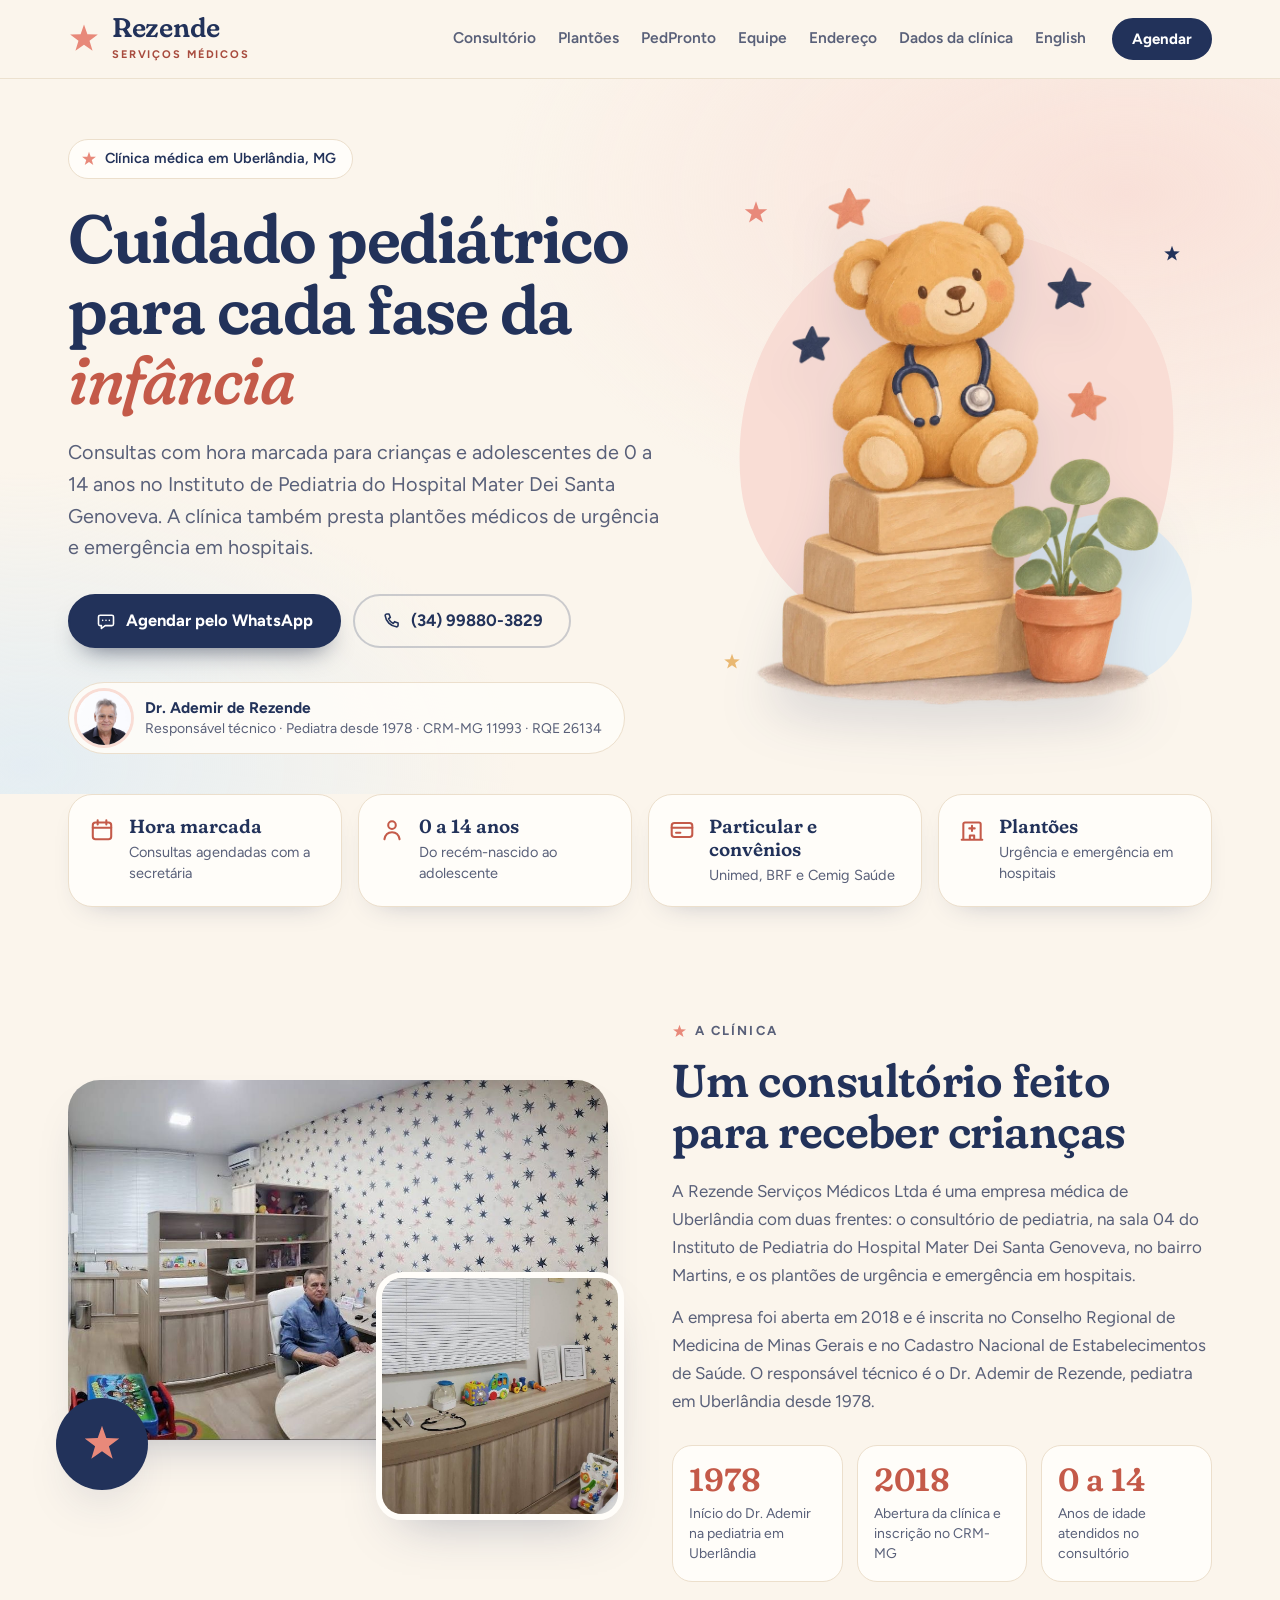
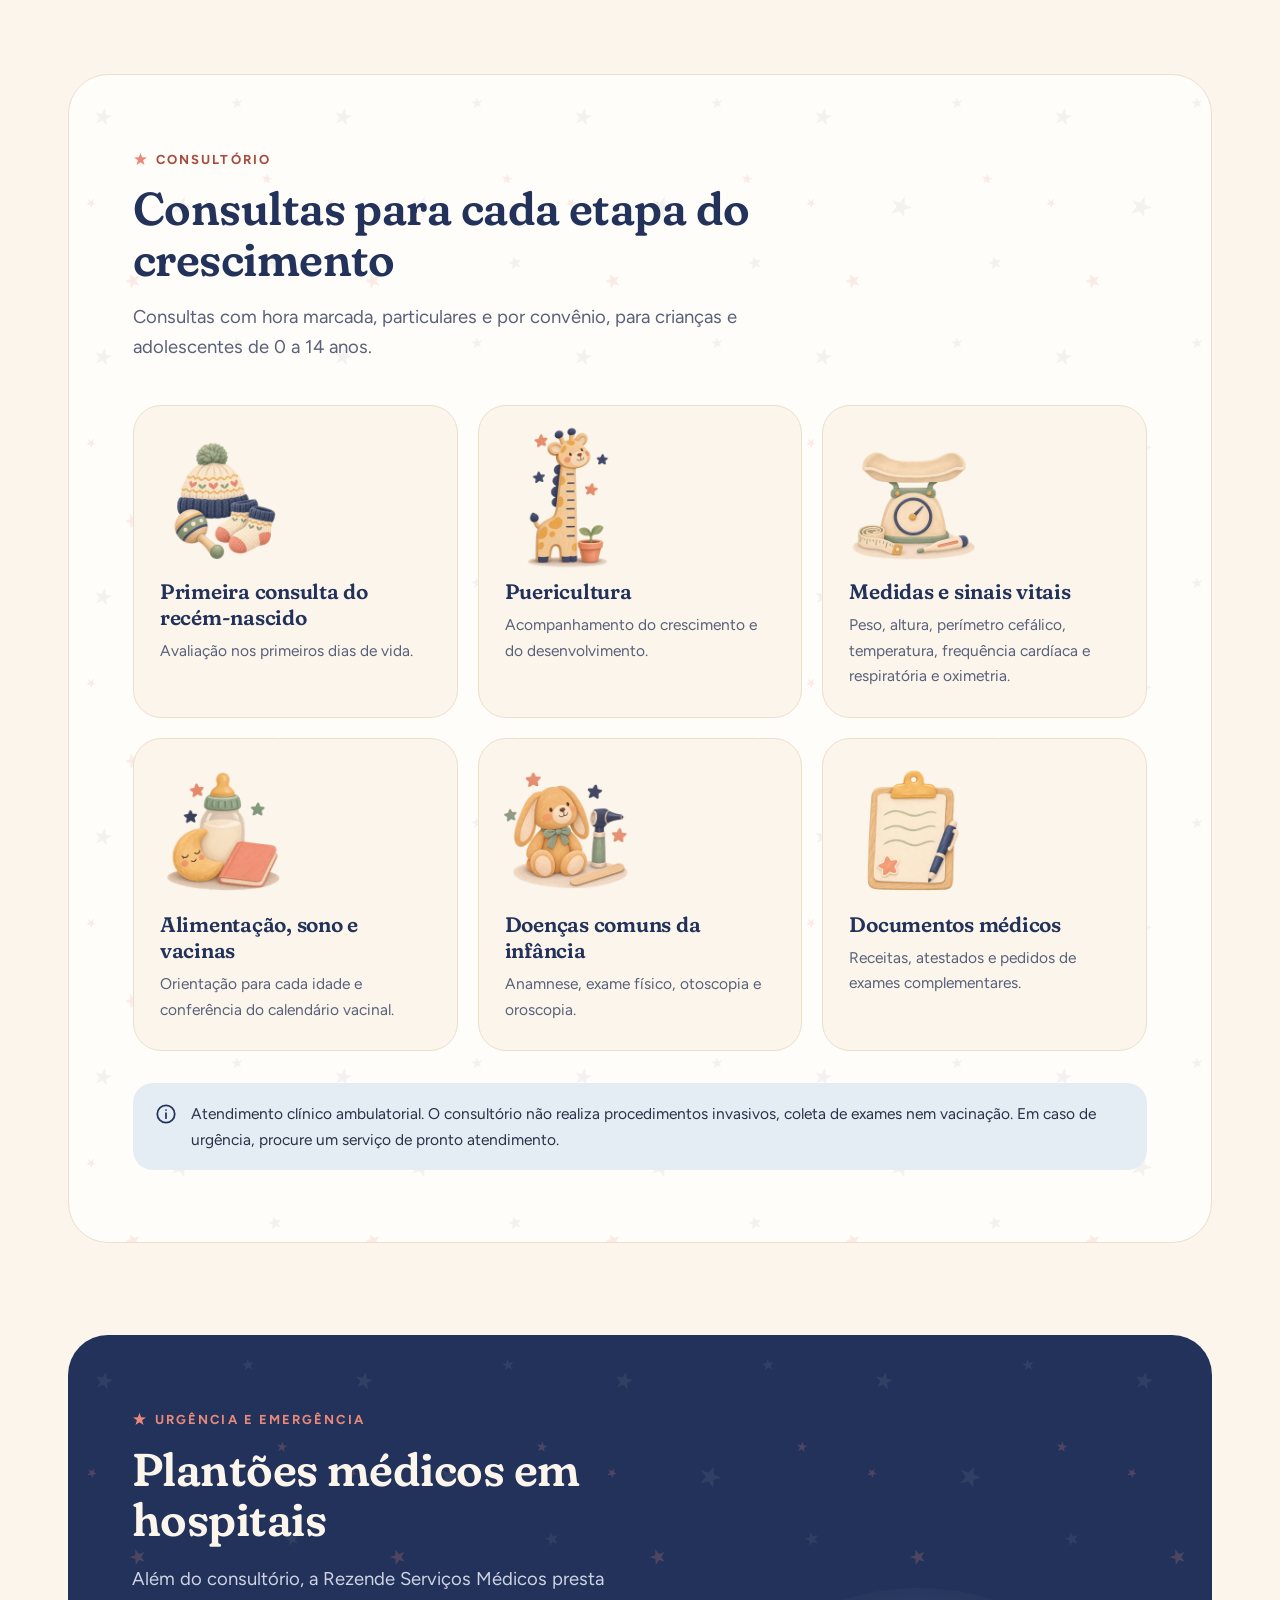
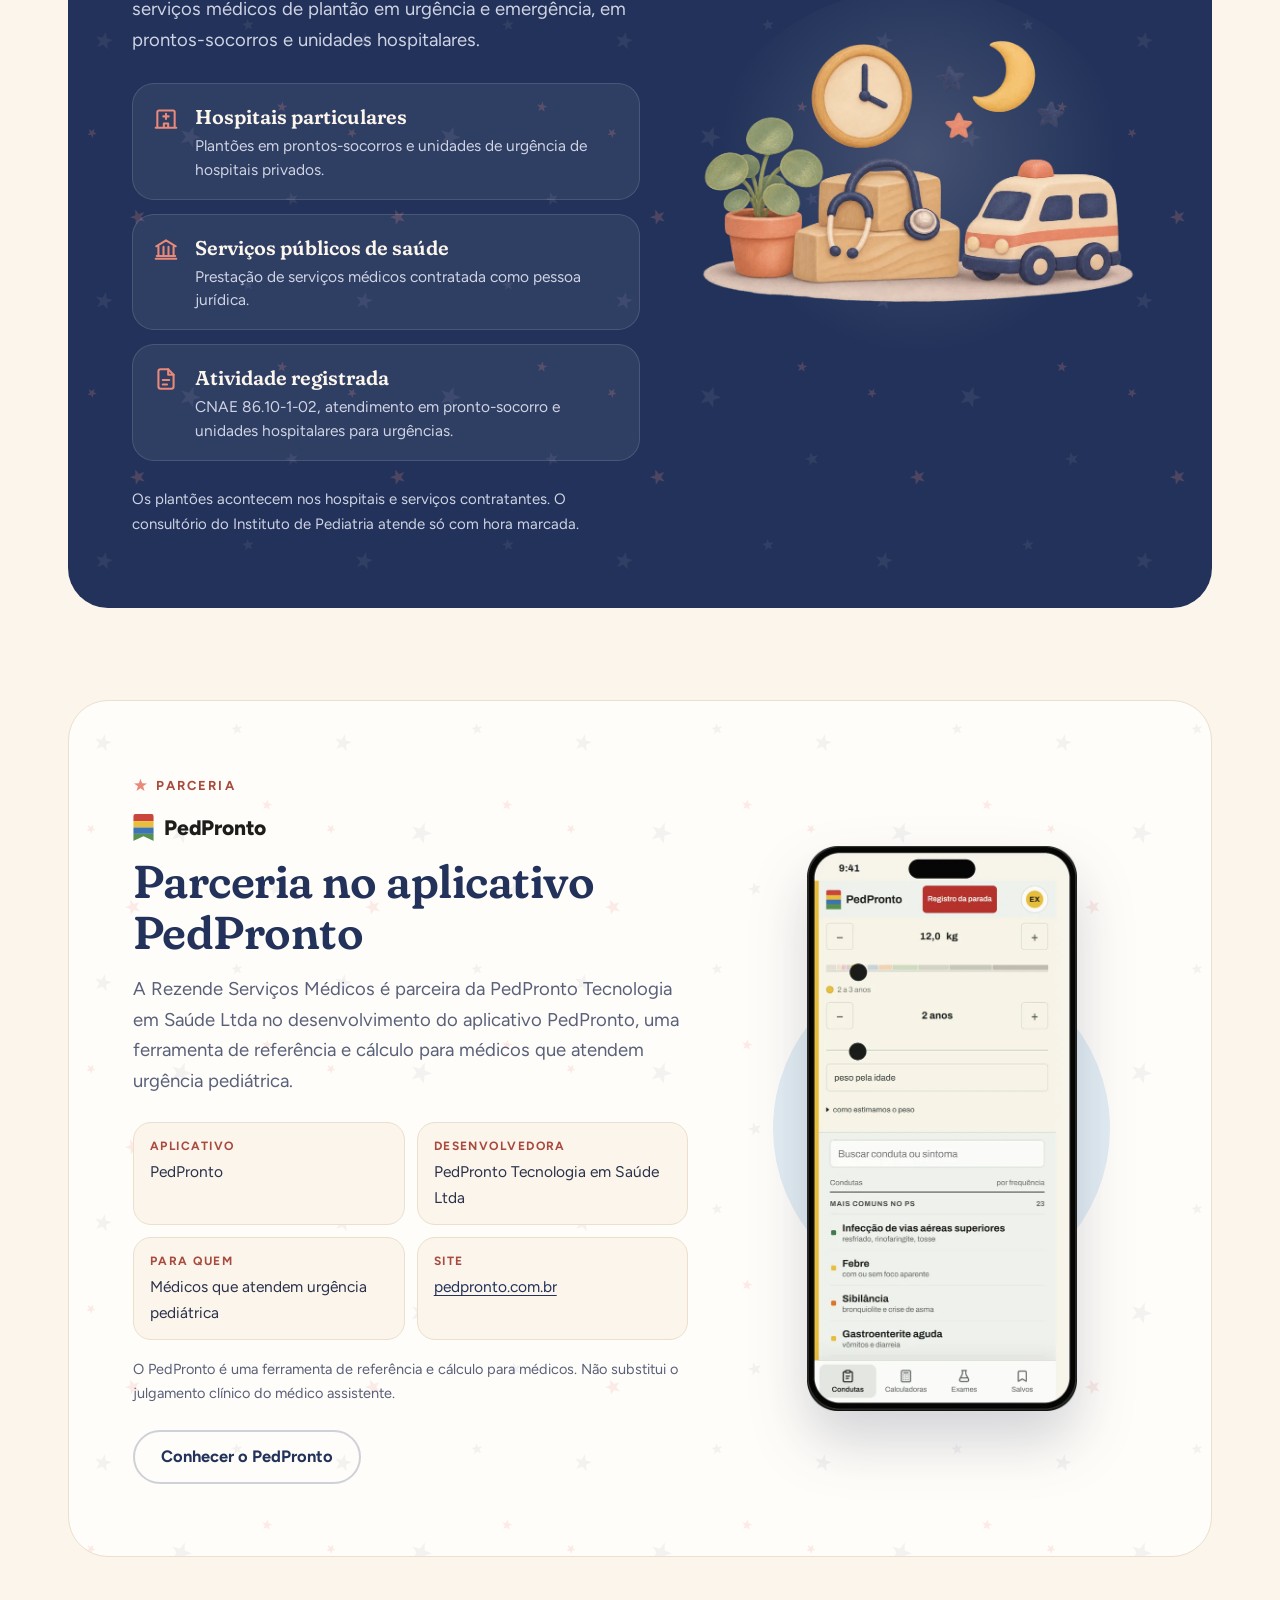
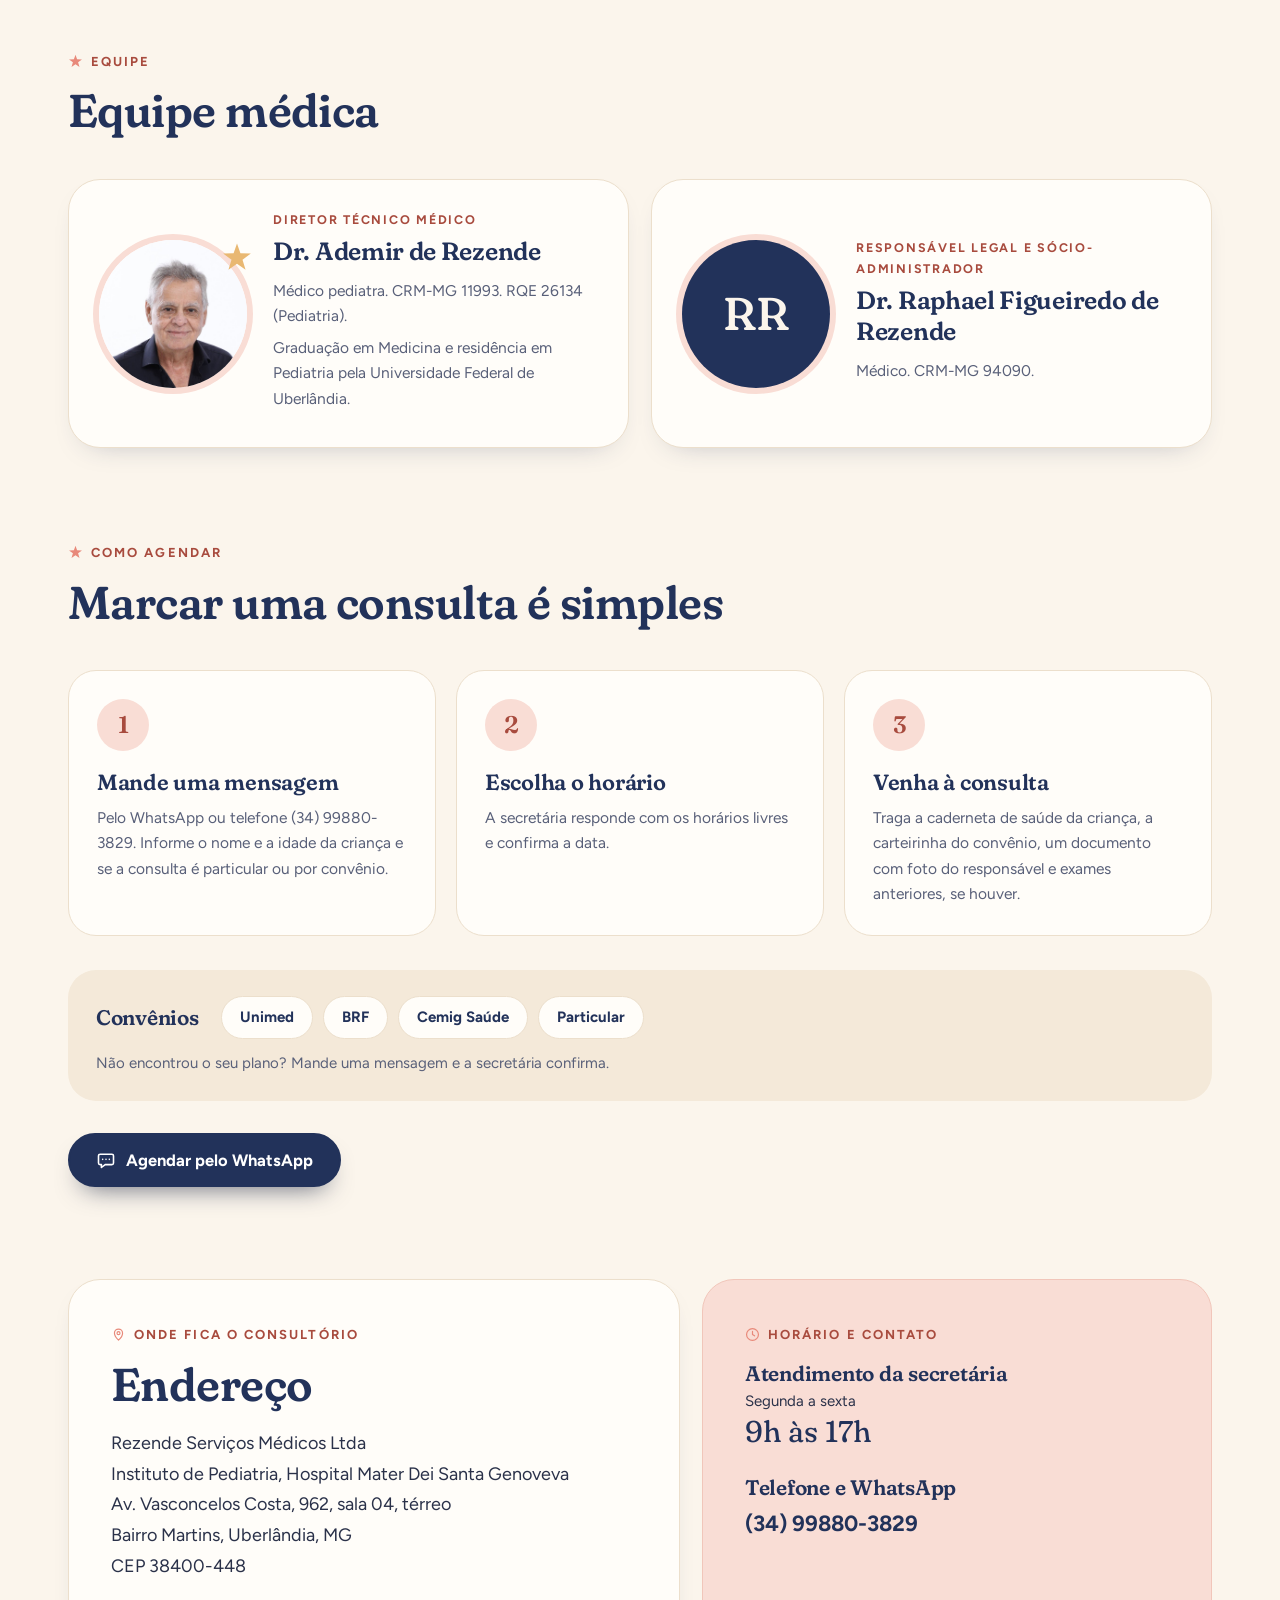
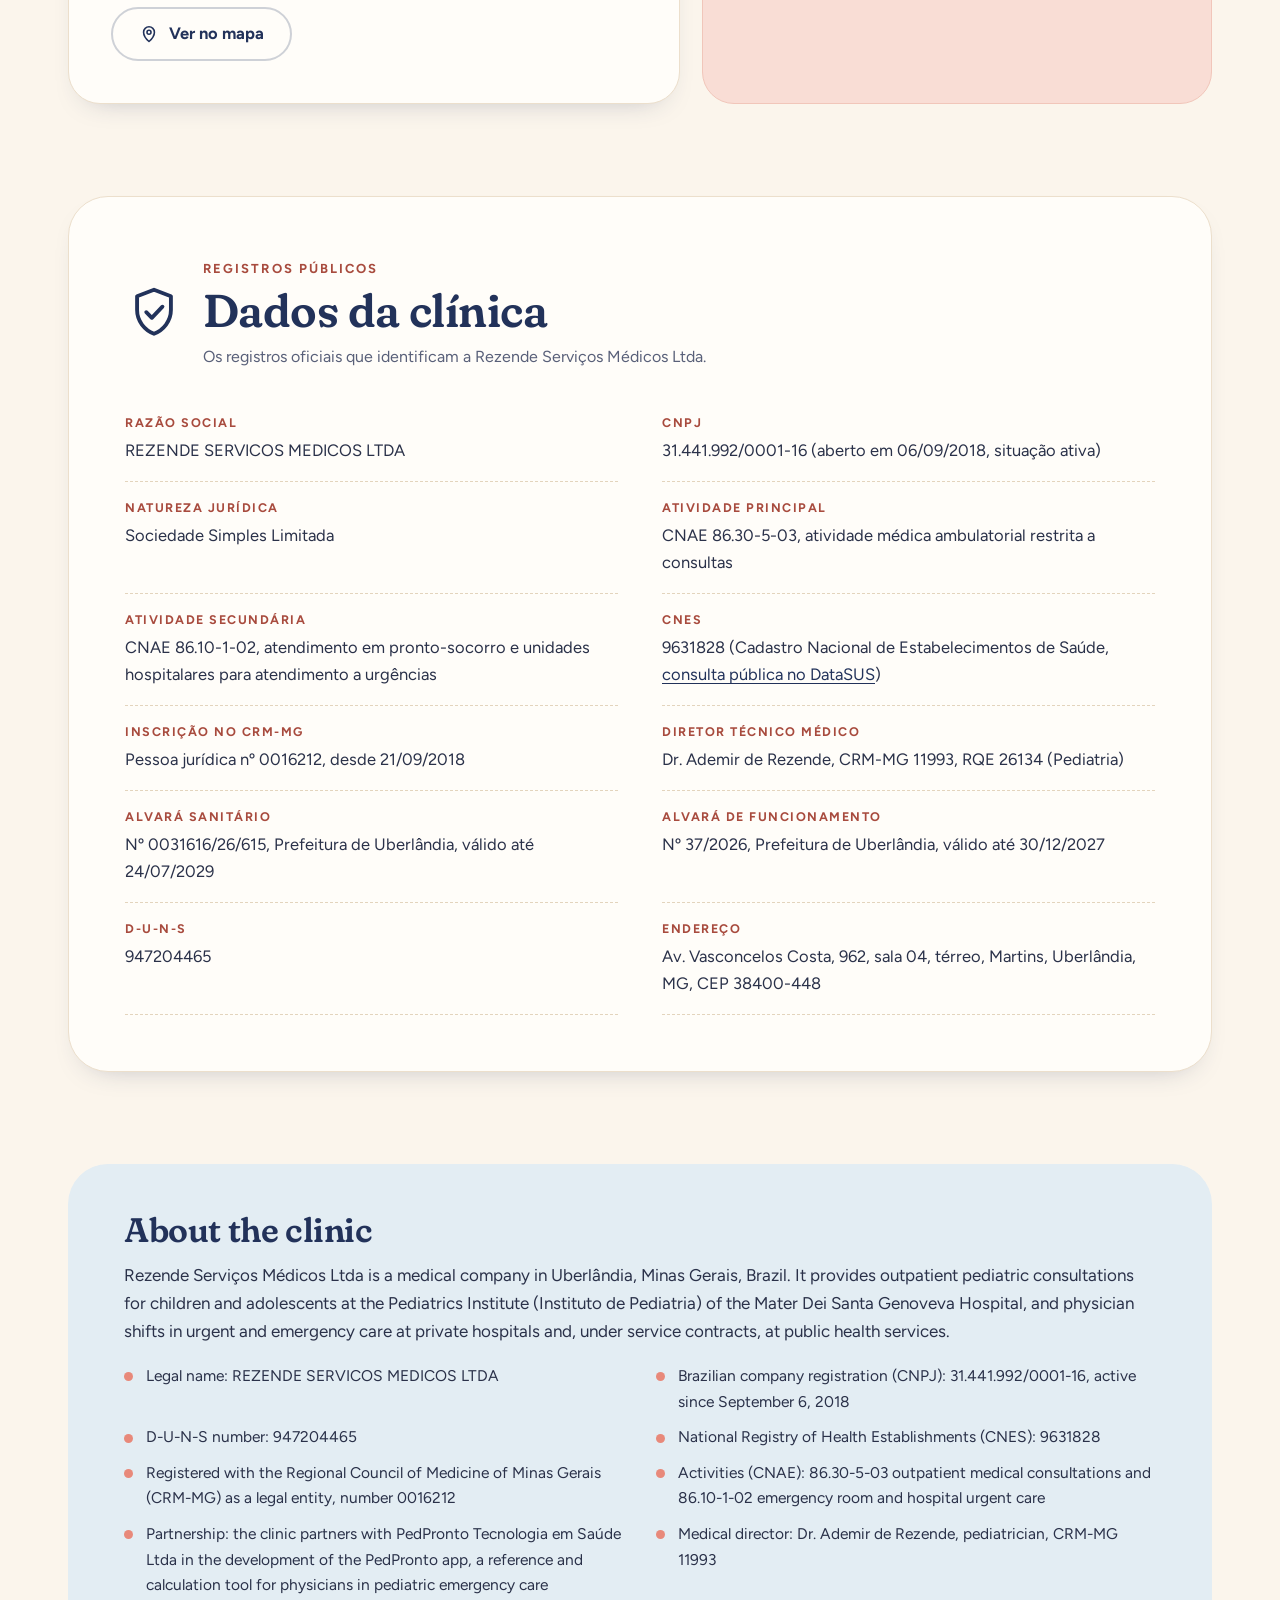
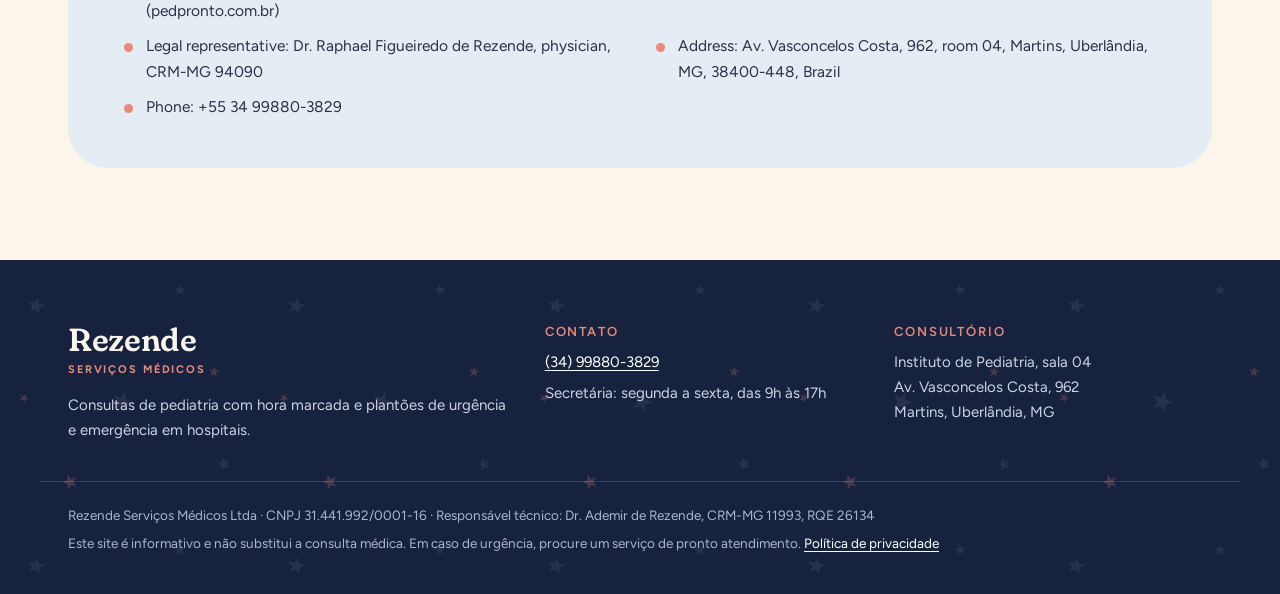
==== commit 376de318: "Seção da parceria com o PedPronto A clínica é parceira da PedPronto Tecnologia em Saúde Ltda no dese" ====
--- a/index.html
+++ b/index.html
@@ -68,6 +68,7 @@
     <nav class="menu" aria-label="Seções">
       <a href="#atendimento">Consultório</a>
       <a href="#plantoes">Plantões</a>
+      <a href="#pedpronto">PedPronto</a>
       <a href="#equipe">Equipe</a>
       <a href="#endereco">Endereço</a>
       <a href="#dados">Dados da clínica</a>
@@ -170,6 +171,30 @@
       </div>
       <div class="plantoes-arte" aria-hidden="true">
         <img src="img/ilustra-plantoes.webp" width="1000" height="607" loading="lazy" alt="">
+      </div>
+    </div>
+  </div>
+</section>
+
+<section id="pedpronto" class="bloco bloco-curto">
+  <div class="faixa">
+    <div class="painel painel-branco parceria">
+      <div>
+        <p class="sobretitulo"><svg class="icone" aria-hidden="true"><use href="#estrela"/></svg>Parceria</p>
+        <p class="pp-marca"><svg viewBox="0 0 26 34" aria-hidden="true"><defs><clipPath id="pp-fita"><path d="M0 3a3 3 0 0 1 3-3h20a3 3 0 0 1 3 3v31l-13-6-13 6z"/></clipPath></defs><g clip-path="url(#pp-fita)"><rect width="26" height="9" fill="#c9453d"/><rect y="9" width="26" height="8" fill="#e8be3a"/><rect y="17" width="26" height="8" fill="#3c74b4"/><rect y="25" width="26" height="9" fill="#55924f"/></g></svg>PedPronto</p>
+        <h2>Parceria no aplicativo PedPronto</h2>
+        <p class="intro">A Rezende Serviços Médicos é parceira da PedPronto Tecnologia em Saúde Ltda no desenvolvimento do aplicativo PedPronto, uma ferramenta de referência e cálculo para médicos que atendem urgência pediátrica.</p>
+        <dl class="parceria-ficha">
+          <div><dt>Aplicativo</dt><dd>PedPronto</dd></div>
+          <div><dt>Desenvolvedora</dt><dd>PedPronto Tecnologia em Saúde Ltda</dd></div>
+          <div><dt>Para quem</dt><dd>Médicos que atendem urgência pediátrica</dd></div>
+          <div><dt>Site</dt><dd><a href="https://pedpronto.com.br/">pedpronto.com.br</a></dd></div>
+        </dl>
+        <p class="nota-pp">O PedPronto é uma ferramenta de referência e cálculo para médicos. Não substitui o julgamento clínico do médico assistente.</p>
+        <div class="botoes"><a class="botao botao-contorno" href="https://pedpronto.com.br/">Conhecer o PedPronto</a></div>
+      </div>
+      <div class="parceria-tela">
+        <img src="img/pedpronto-app.webp" width="560" height="1173" loading="lazy" alt="Tela do aplicativo PedPronto no celular, com o peso e a idade da criança e a lista de condutas mais comuns no pronto-socorro">
       </div>
     </div>
   </div>
@@ -295,6 +320,7 @@
         <li>National Registry of Health Establishments (CNES): 9631828</li>
         <li>Registered with the Regional Council of Medicine of Minas Gerais (CRM-MG) as a legal entity, number 0016212</li>
         <li>Activities (CNAE): 86.30-5-03 outpatient medical consultations and 86.10-1-02 emergency room and hospital urgent care</li>
+        <li>Partnership: the clinic partners with PedPronto Tecnologia em Saúde Ltda in the development of the PedPronto app, a reference and calculation tool for physicians in pediatric emergency care (pedpronto.com.br)</li>
         <li>Medical director: Dr. Ademir de Rezende, pediatrician, CRM-MG 11993</li>
         <li>Legal representative: Dr. Raphael Figueiredo de Rezende, physician, CRM-MG 94090</li>
         <li>Address: Av. Vasconcelos Costa, 962, room 04, Martins, Uberlândia, MG, 38400-448, Brazil</li>
--- a/estilo.css
+++ b/estilo.css
@@ -157,6 +157,20 @@
 .plantoes-arte img { position: relative; width: min(100%, 520px); }
 .nota-clara { margin: 26px 0 0; font-size: 15px; color: var(--texto-claro); }
 
+/* parceria PedPronto */
+.parceria { display: grid; grid-template-columns: 1.15fr .85fr; gap: 48px; align-items: center; }
+.pp-marca { display: flex; align-items: center; gap: 10px; margin: 0 0 12px; font-size: 21px; font-weight: 800; letter-spacing: -.01em; color: #1d1d1b; }
+.pp-marca svg { width: 21px; height: 27px; flex: none; }
+.parceria h2 { margin-bottom: 4px; }
+.parceria-ficha { margin: 26px 0 0; display: grid; grid-template-columns: 1fr 1fr; gap: 12px; }
+.parceria-ficha div { padding: 14px 16px; border-radius: 18px; background: var(--creme); border: 1px solid var(--borda); }
+.parceria-ficha dt { margin-bottom: 2px; font-size: 12px; font-weight: 700; letter-spacing: .12em; text-transform: uppercase; color: var(--coral-escuro); }
+.parceria-ficha dd { margin: 0; font-size: 15.5px; color: var(--texto); }
+.nota-pp { margin: 18px 0 24px; font-size: 14.5px; color: var(--texto-suave); }
+.parceria-tela { position: relative; display: grid; place-items: center; }
+.parceria-tela::before { content: ""; position: absolute; width: 82%; aspect-ratio: 1; border-radius: 50%; background: var(--ceu); }
+.parceria-tela img { position: relative; width: min(100%, 270px); filter: drop-shadow(0 30px 28px rgba(34, 50, 90, .2)); }
+
 /* equipe */
 .equipe { display: grid; grid-template-columns: 1fr 1fr; gap: 22px; }
 .pessoa { display: flex; gap: 26px; align-items: center; padding: 30px; border-radius: 32px; background: var(--branco); border: 1px solid var(--borda); box-shadow: var(--sombra-leve); }
@@ -234,7 +248,8 @@
 
 @media (max-width: 1060px) {
   .menu { display: none; }
-  .abertura-grade, .sobre, .local, .plantoes { grid-template-columns: 1fr; }
+  .abertura-grade, .sobre, .local, .plantoes, .parceria { grid-template-columns: 1fr; }
+  .parceria-tela img { width: min(70%, 250px); }
   .abertura-arte { min-height: 0; width: 100%; max-width: 520px; margin: 10px auto 0; padding: 30px 0; }
   .fatos-lista { grid-template-columns: 1fr 1fr; }
   .servicos, .passos { grid-template-columns: 1fr 1fr; }
@@ -258,7 +273,7 @@
   .abertura-arte { padding: 26px 0 10px; }
   .abertura-arte img { width: min(74%, 300px); }
   .abertura-arte::before { width: 78%; }
-  .fatos-lista, .servicos, .passos, .dados, .ingles ul, .rodape-grade { grid-template-columns: 1fr; }
+  .fatos-lista, .servicos, .passos, .dados, .ingles ul, .rodape-grade, .parceria-ficha { grid-template-columns: 1fr; }
   .numeros { gap: 8px; }
   .numeros div { padding: 14px 10px; }
   .numeros dt { font-size: 25px; }
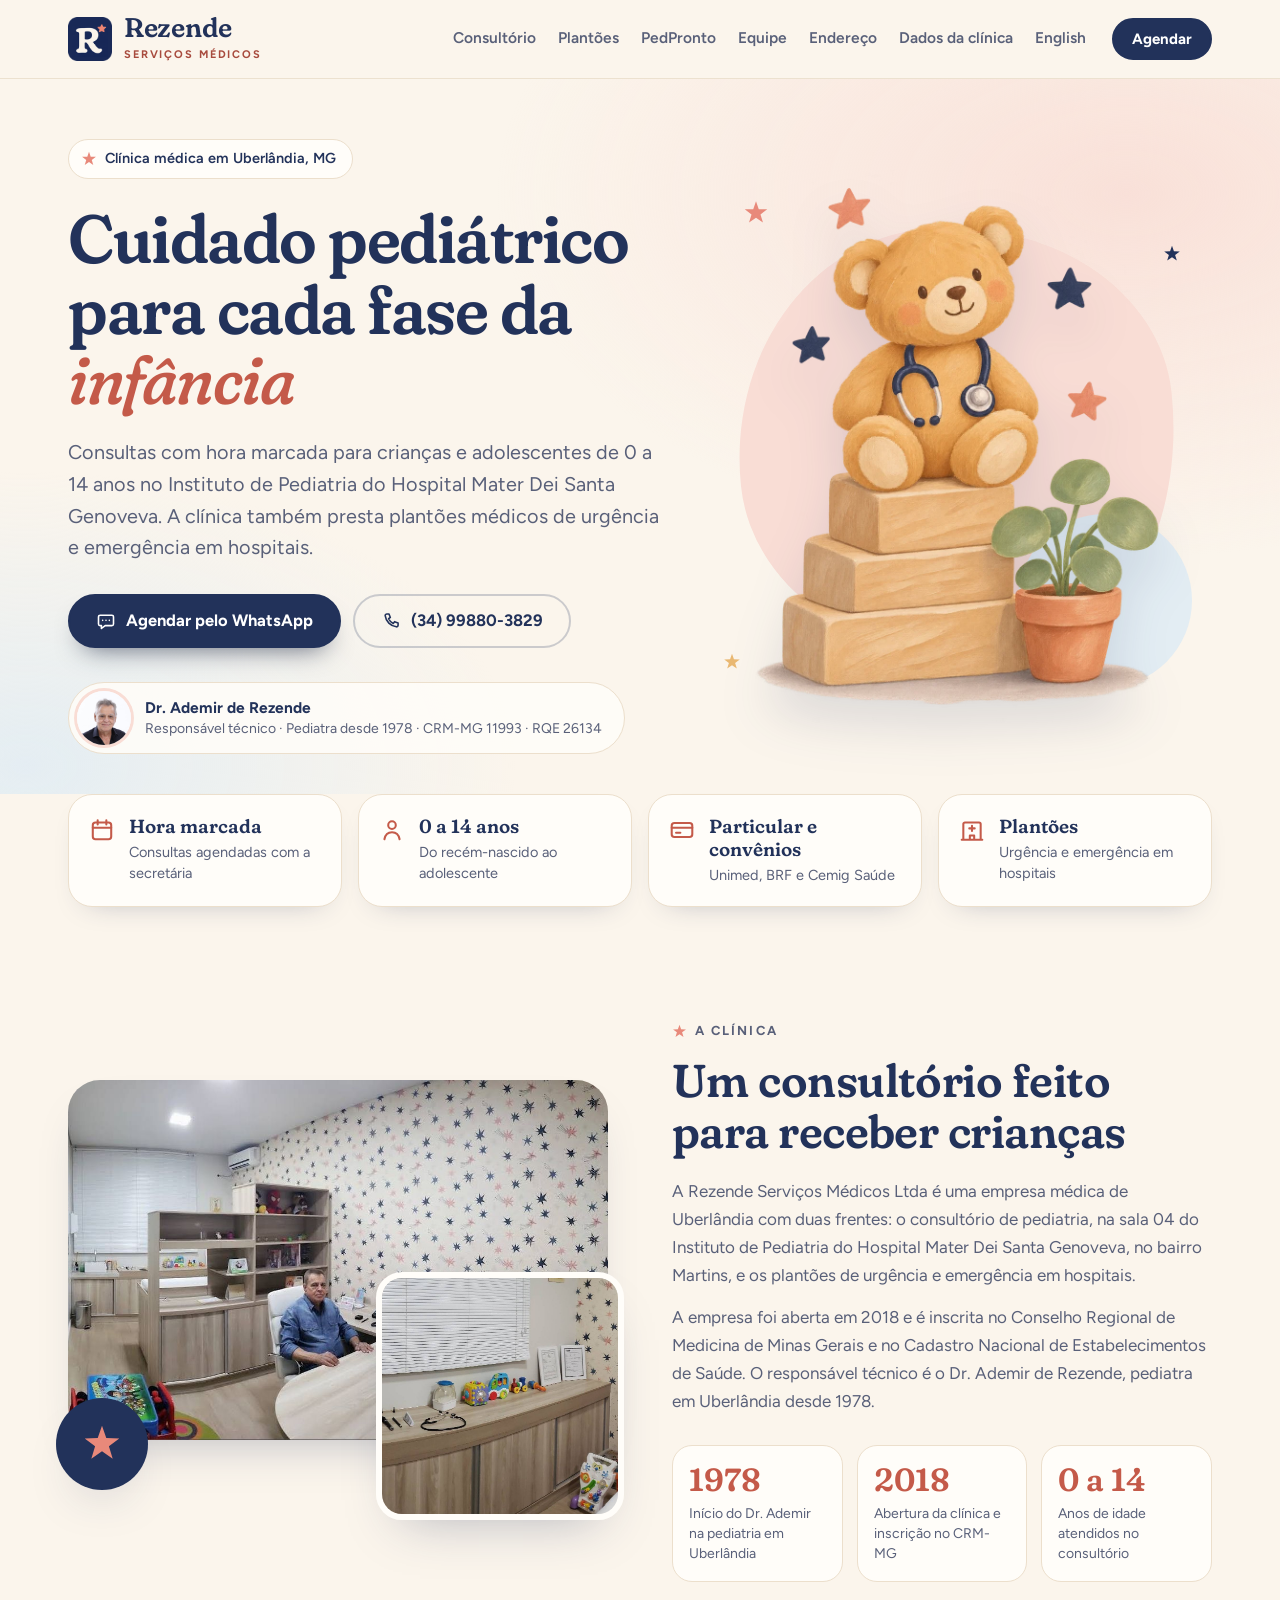
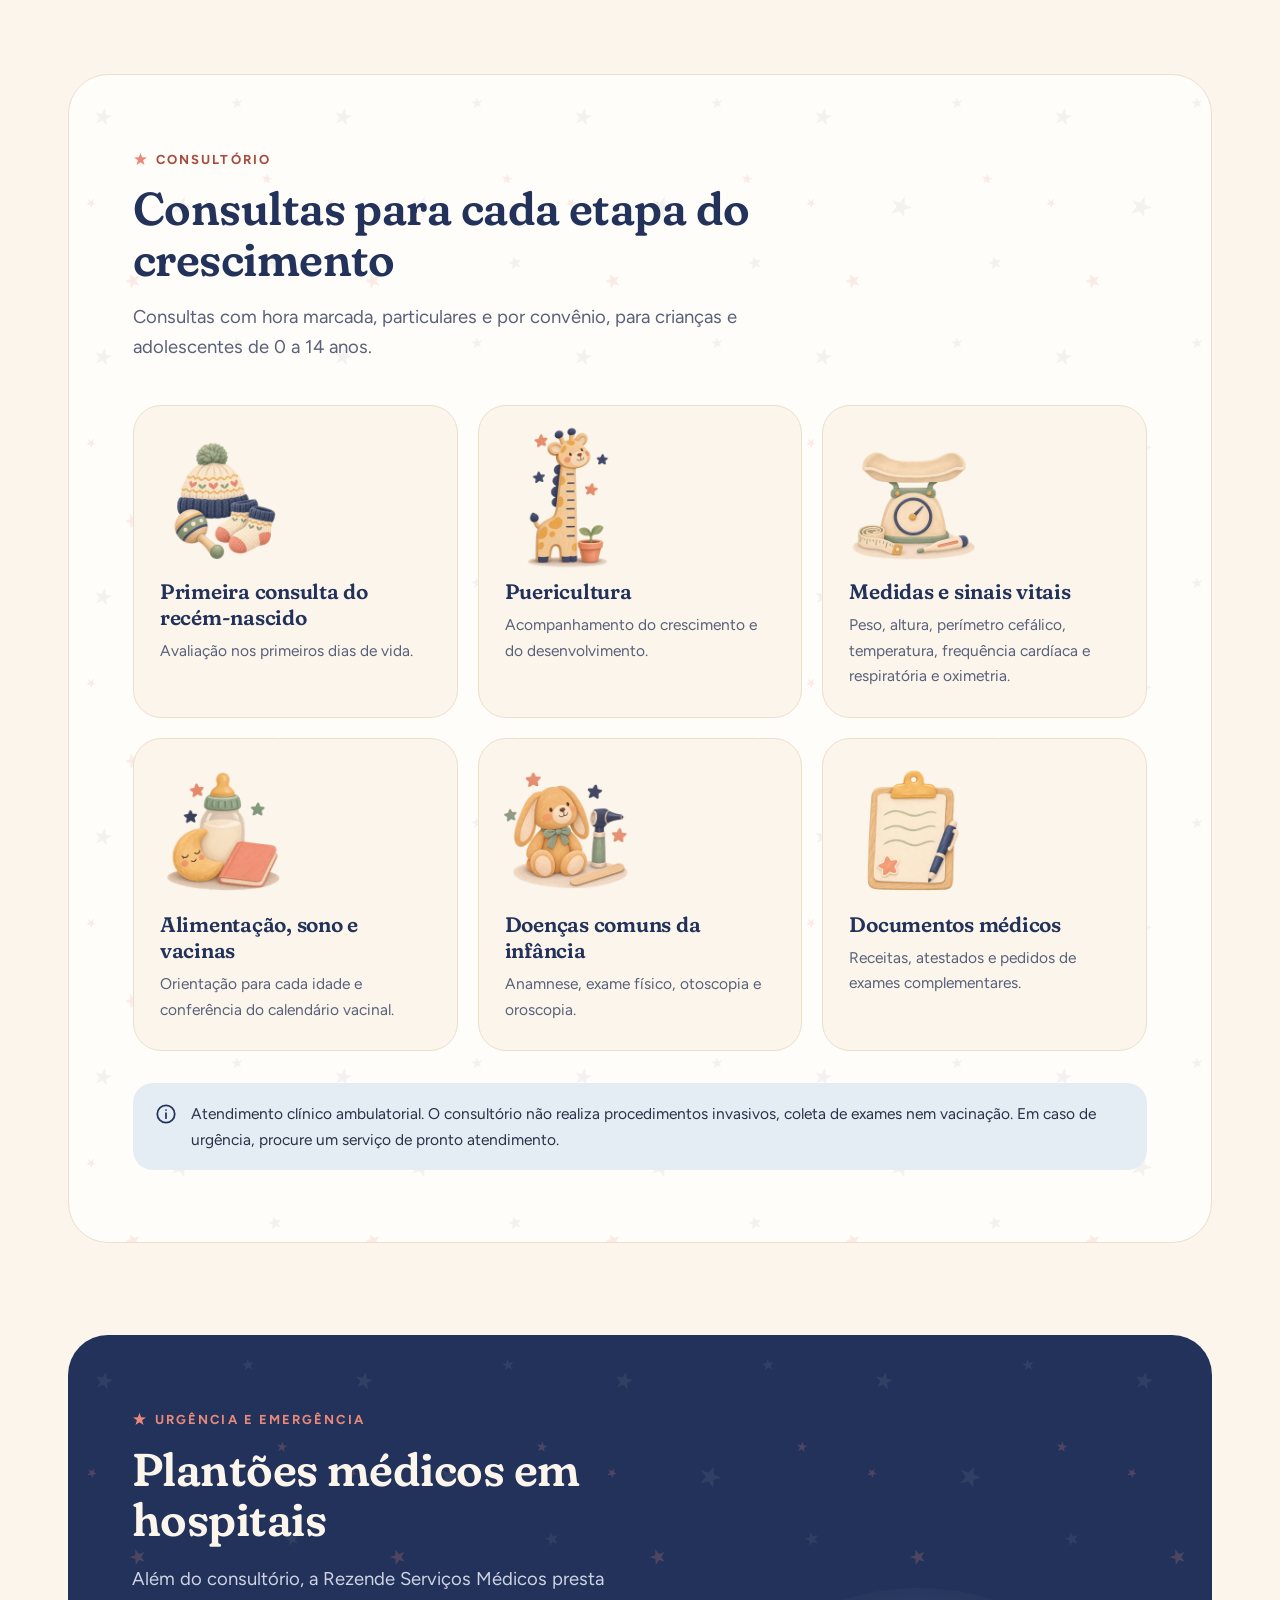
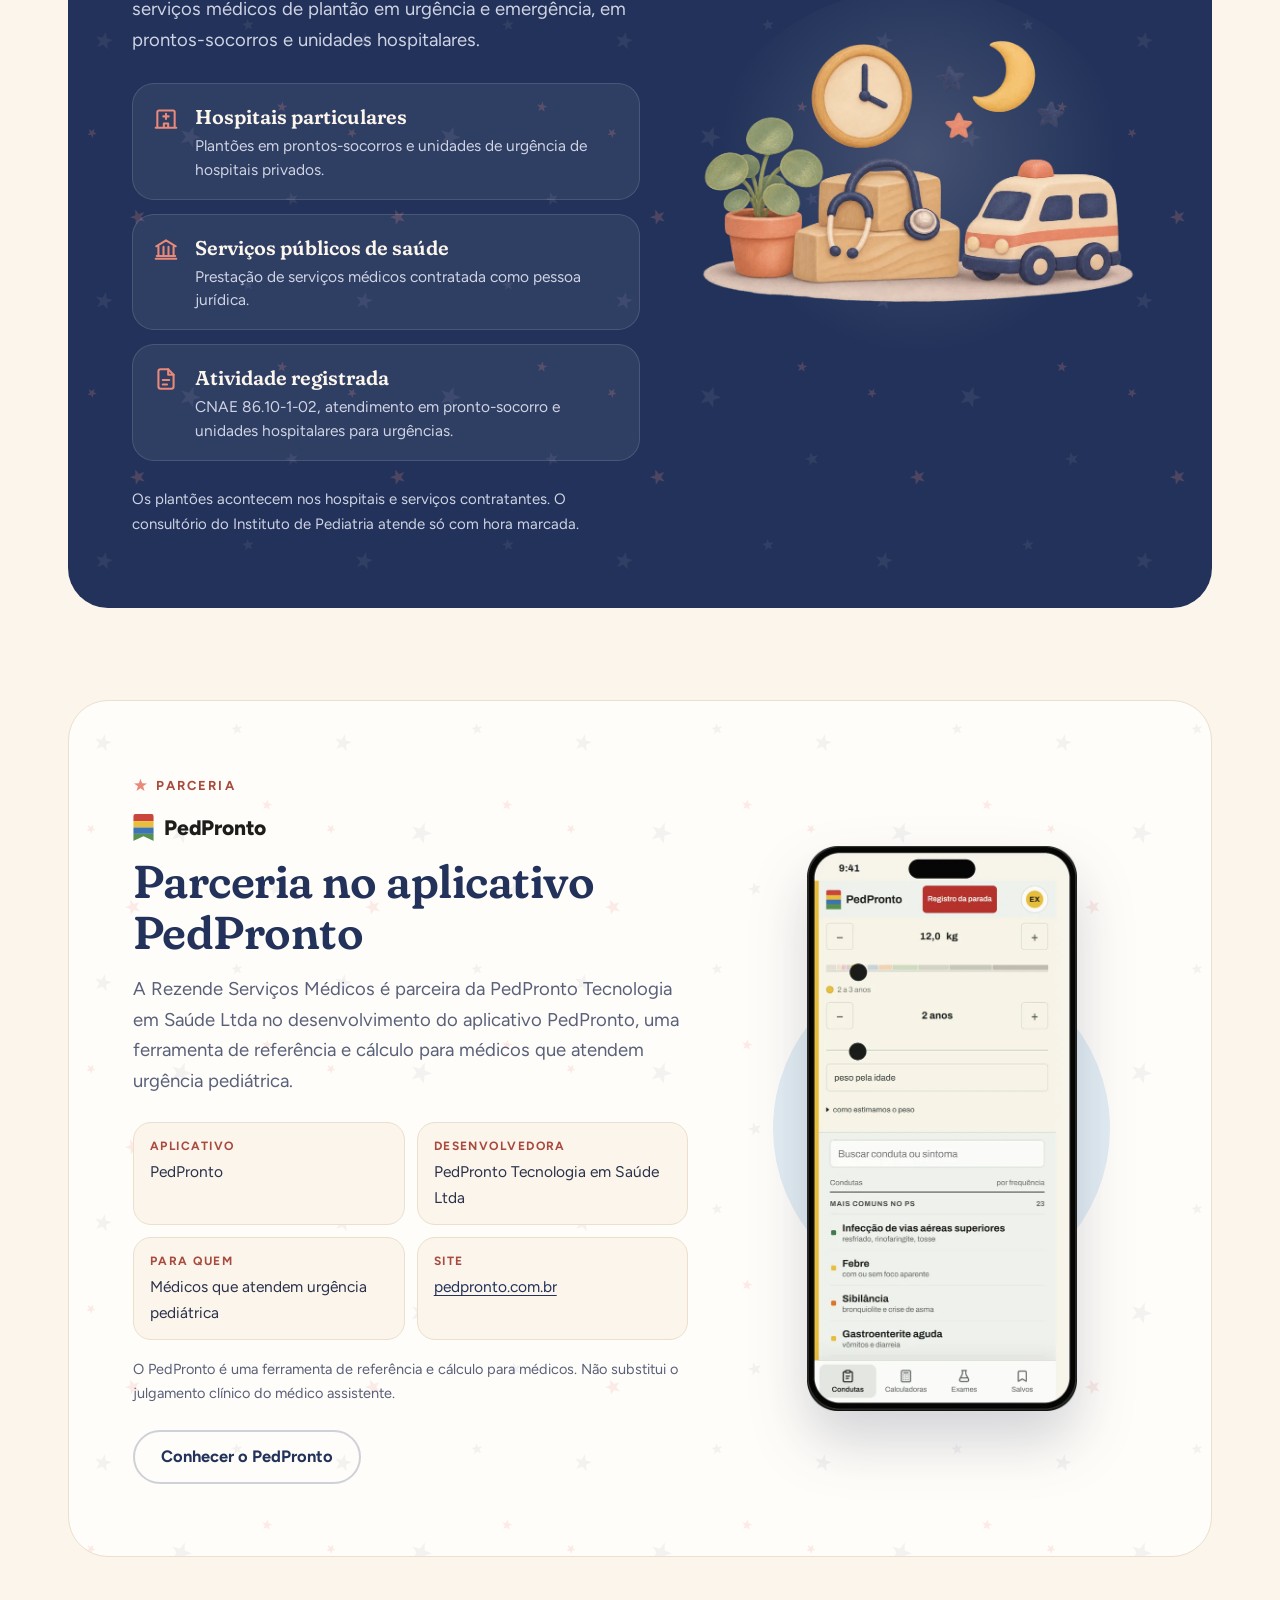
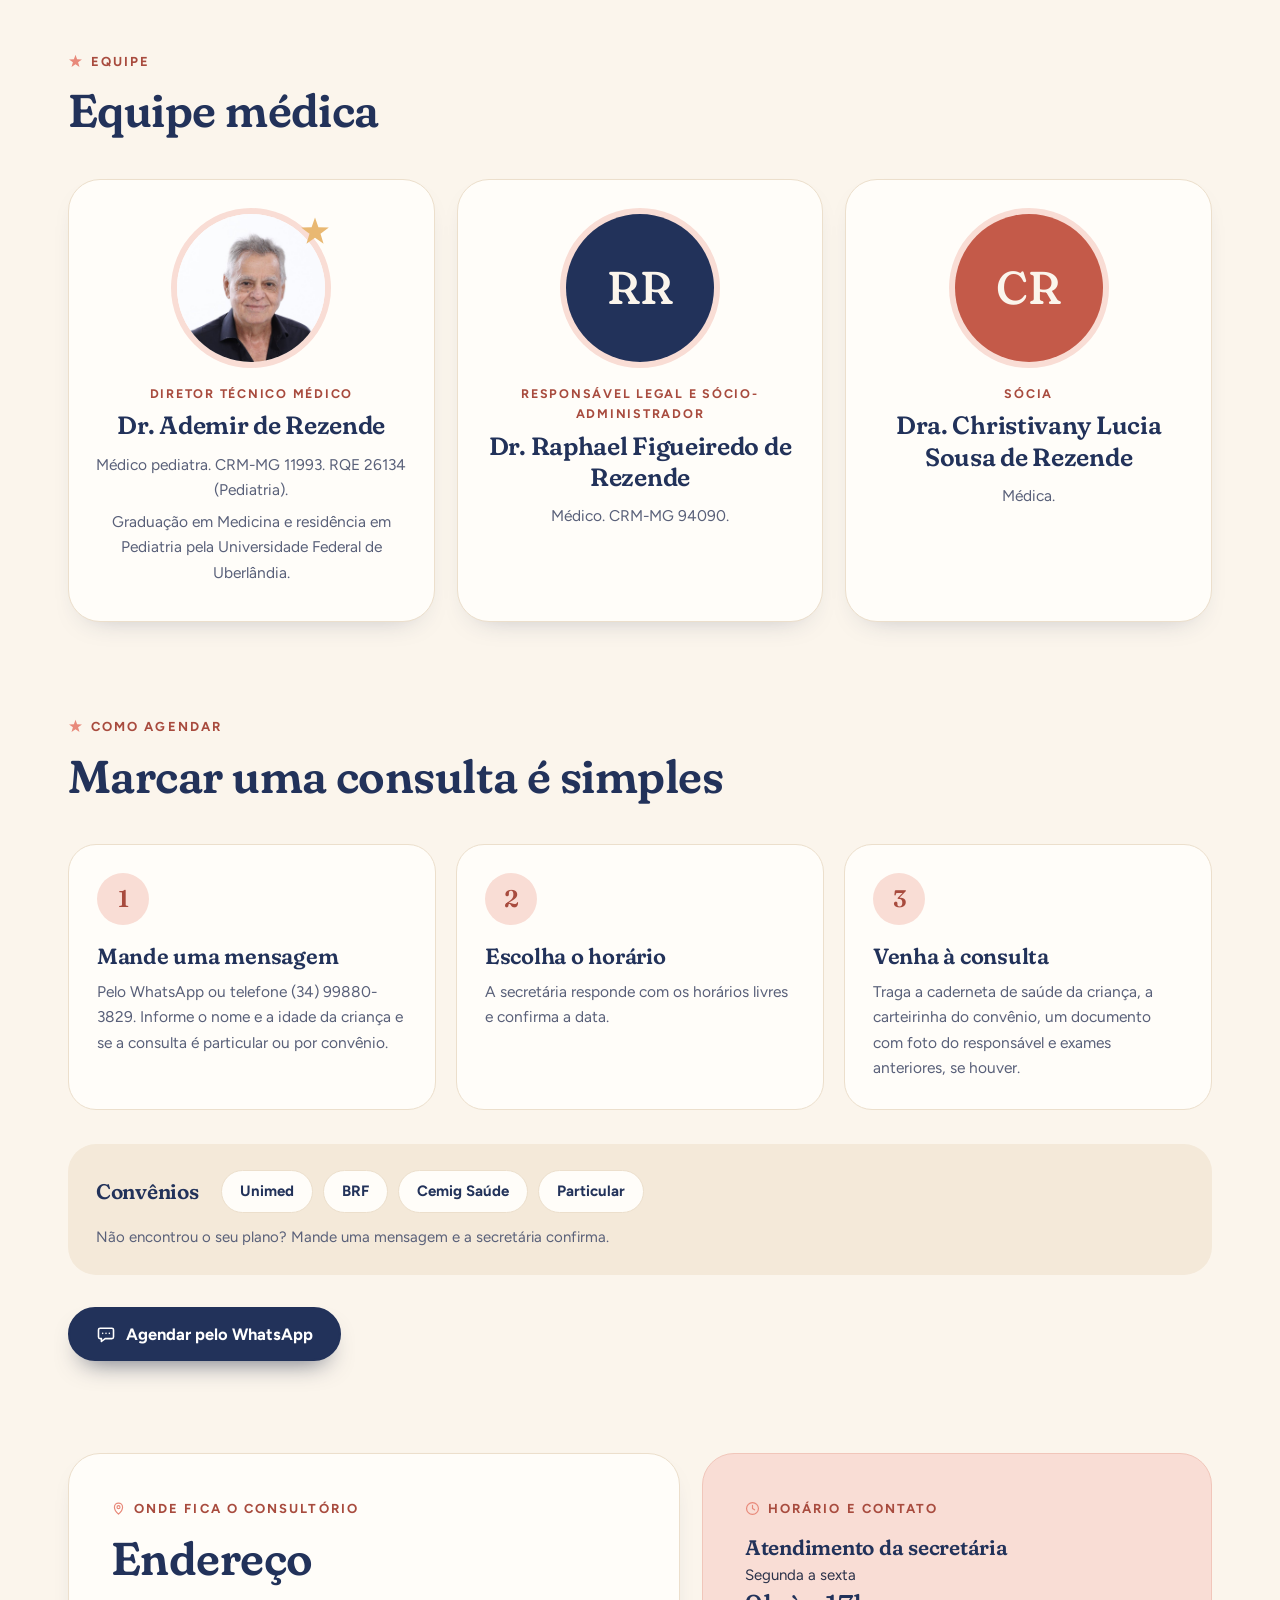
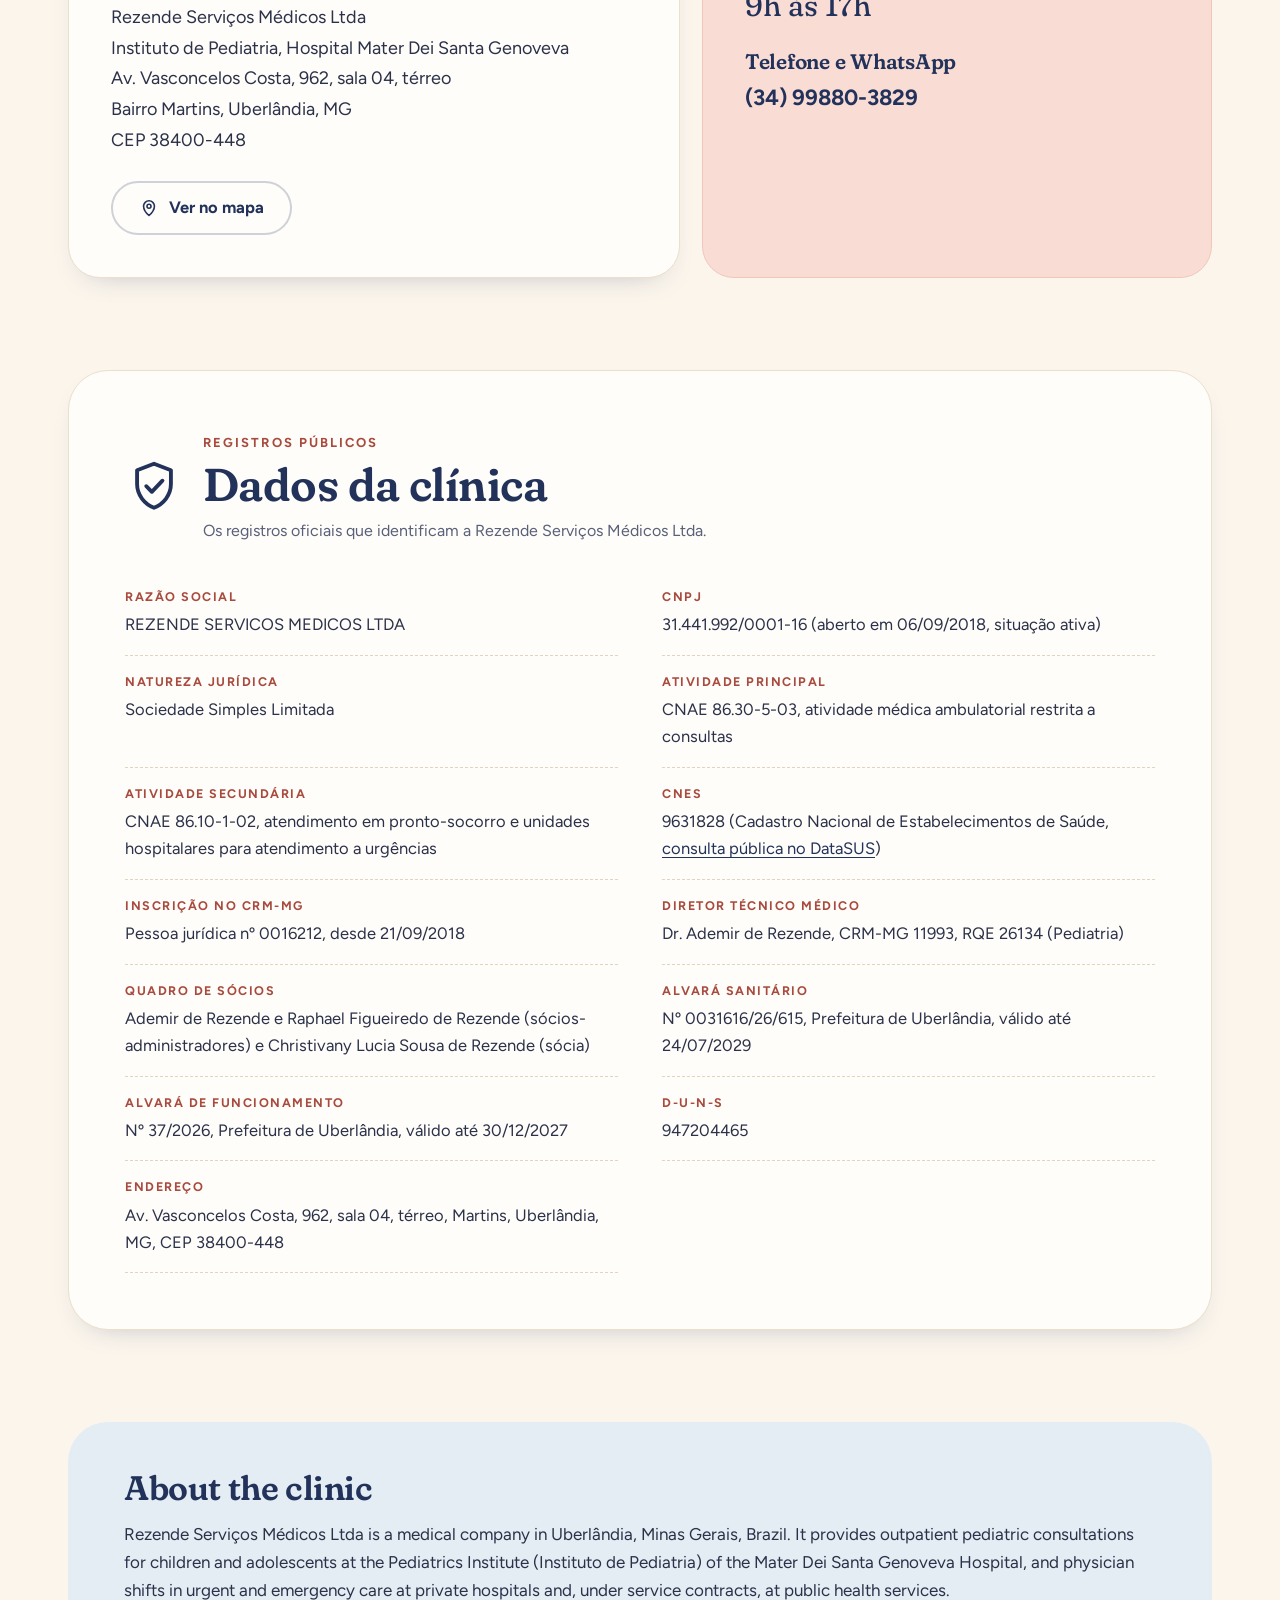
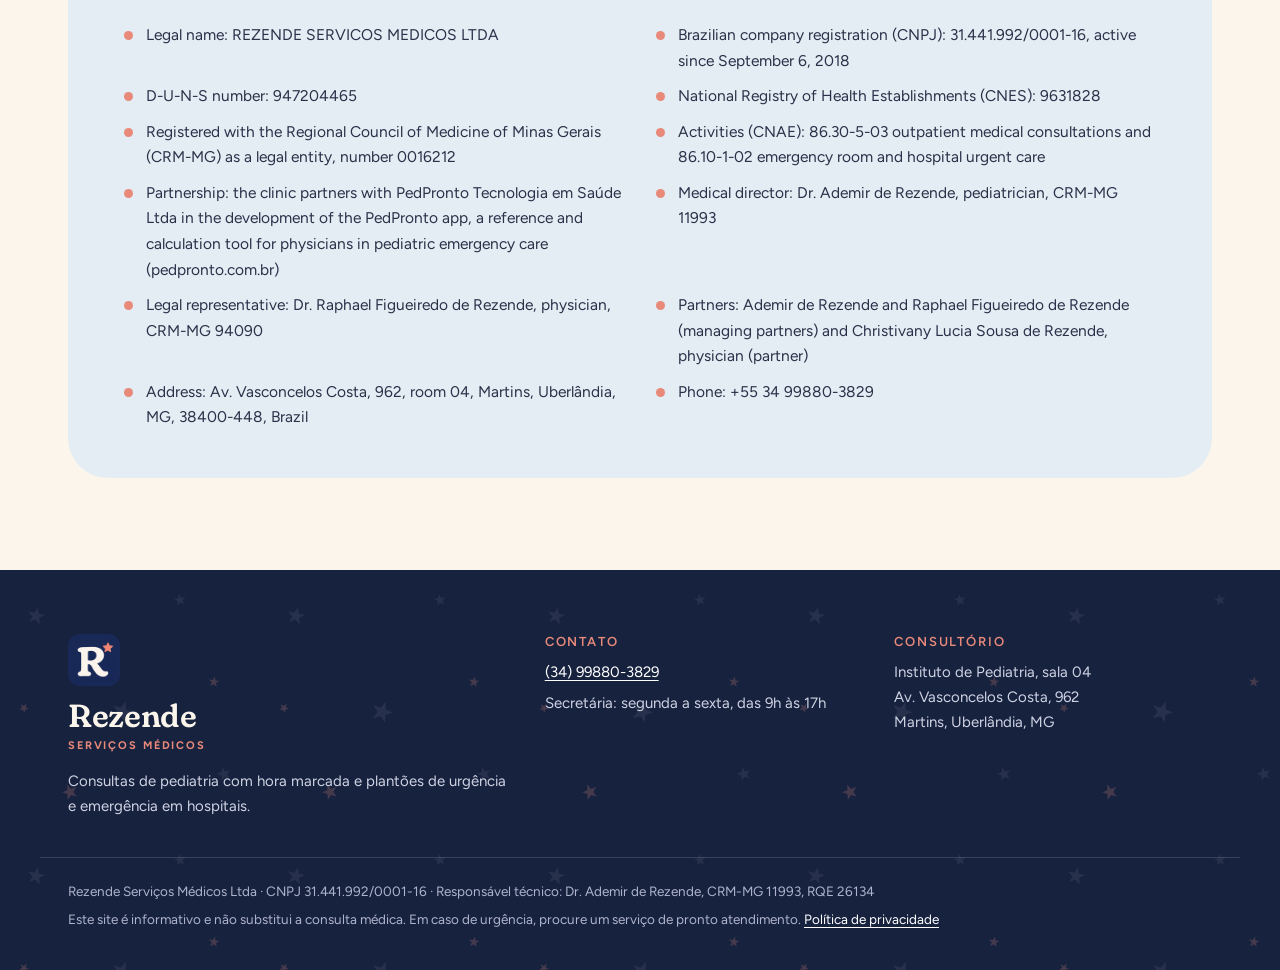
==== commit d0f39ad9: "Ícone da clínica e a Dra. Christivany na equipe Ícone R com estrela (Higgsfield) na aba, no topo, no" ====
--- a/index.html
+++ b/index.html
@@ -7,7 +7,9 @@
 <meta name="description" content="Rezende Serviços Médicos Ltda, clínica médica de Uberlândia, MG. Consultas de pediatria com hora marcada no Instituto de Pediatria e plantões de urgência e emergência em hospitais. CNPJ 31.441.992/0001-16, CNES 9631828, CRM-MG PJ 0016212.">
 <meta name="theme-color" content="#fbf5ec">
 <link rel="canonical" href="https://rezendesm.com.br/">
-<link rel="icon" href="img/icone.svg" type="image/svg+xml">
+<link rel="icon" href="img/icone-r-32.png" type="image/png" sizes="32x32">
+<link rel="icon" href="img/icone-r-192.png" type="image/png" sizes="192x192">
+<link rel="apple-touch-icon" href="apple-touch-icon.png">
 <link rel="preload" href="fontes/fraunces-normal-latin.woff2" as="font" type="font/woff2" crossorigin>
 <link rel="preload" href="fontes/figtree-normal-latin.woff2" as="font" type="font/woff2" crossorigin>
 <link rel="stylesheet" href="estilo.css">
@@ -26,6 +28,7 @@
   "taxID": "31.441.992/0001-16",
   "duns": "947204465",
   "url": "https://rezendesm.com.br/",
+  "logo": "https://rezendesm.com.br/img/icone-512.png",
   "telephone": "+55 34 99880-3829",
   "medicalSpecialty": "Pediatric",
   "address": {
@@ -62,7 +65,7 @@
 <header class="topo">
   <div class="faixa topo-linha">
     <a class="marca" href="#inicio" aria-label="Rezende Serviços Médicos, início">
-      <svg class="icone" aria-hidden="true"><use href="#estrela"/></svg>
+      <img class="marca-icone" src="img/icone-r-128.png" width="128" height="128" alt="">
       <span><span class="marca-nome">Rezende</span><span class="marca-sub">Serviços Médicos</span></span>
     </a>
     <nav class="menu" aria-label="Seções">
@@ -224,6 +227,14 @@
           <p>Médico. CRM-MG 94090.</p>
         </div>
       </article>
+      <article class="pessoa">
+        <div class="pessoa-foto"><span class="iniciais iniciais-coral" aria-hidden="true">CR</span></div>
+        <div>
+          <p class="cargo">Sócia</p>
+          <h3>Dra. Christivany Lucia Sousa de Rezende</h3>
+          <p>Médica.</p>
+        </div>
+      </article>
     </div>
   </div>
 </section>
@@ -299,6 +310,7 @@
         <div><dt>CNES</dt><dd>9631828 (Cadastro Nacional de Estabelecimentos de Saúde, <a href="https://cnes.datasus.gov.br/pages/estabelecimentos/consulta.jsp">consulta pública no DataSUS</a>)</dd></div>
         <div><dt>Inscrição no CRM-MG</dt><dd>Pessoa jurídica nº 0016212, desde 21/09/2018</dd></div>
         <div><dt>Diretor técnico médico</dt><dd>Dr. Ademir de Rezende, CRM-MG 11993, RQE 26134 (Pediatria)</dd></div>
+        <div><dt>Quadro de sócios</dt><dd>Ademir de Rezende e Raphael Figueiredo de Rezende (sócios-administradores) e Christivany Lucia Sousa de Rezende (sócia)</dd></div>
         <div><dt>Alvará sanitário</dt><dd>Nº 0031616/26/615, Prefeitura de Uberlândia, válido até 24/07/2029</dd></div>
         <div><dt>Alvará de funcionamento</dt><dd>Nº 37/2026, Prefeitura de Uberlândia, válido até 30/12/2027</dd></div>
         <div><dt>D-U-N-S</dt><dd>947204465</dd></div>
@@ -323,6 +335,7 @@
         <li>Partnership: the clinic partners with PedPronto Tecnologia em Saúde Ltda in the development of the PedPronto app, a reference and calculation tool for physicians in pediatric emergency care (pedpronto.com.br)</li>
         <li>Medical director: Dr. Ademir de Rezende, pediatrician, CRM-MG 11993</li>
         <li>Legal representative: Dr. Raphael Figueiredo de Rezende, physician, CRM-MG 94090</li>
+        <li>Partners: Ademir de Rezende and Raphael Figueiredo de Rezende (managing partners) and Christivany Lucia Sousa de Rezende, physician (partner)</li>
         <li>Address: Av. Vasconcelos Costa, 962, room 04, Martins, Uberlândia, MG, 38400-448, Brazil</li>
         <li>Phone: +55 34 99880-3829</li>
       </ul>
@@ -335,6 +348,7 @@
 <footer class="rodape">
   <div class="faixa rodape-grade">
     <div>
+      <img class="marca-icone" src="img/icone-r-128.png" width="128" height="128" alt="" loading="lazy">
       <span class="marca-nome">Rezende</span>
       <span class="marca-sub">Serviços Médicos</span>
       <p>Consultas de pediatria com hora marcada e plantões de urgência e emergência em hospitais.</p>
--- a/estilo.css
+++ b/estilo.css
@@ -71,6 +71,8 @@
 .topo-linha { display: flex; align-items: center; gap: 26px; min-height: 78px; }
 .marca { display: flex; align-items: center; gap: 12px; margin-right: auto; color: var(--marinho); text-decoration: none; }
 .marca .icone { font-size: 32px; color: var(--coral); }
+.marca-icone { flex: none; width: 44px; height: 44px; }
+.rodape .marca-icone { width: 52px; height: 52px; margin-bottom: 14px; }
 .marca-nome { display: block; font-family: var(--fonte-titulo); font-variation-settings: "SOFT" 100; font-size: 27px; font-weight: 600; line-height: 1; letter-spacing: -.01em; }
 .marca-sub { display: block; margin-top: 5px; font-size: 11px; font-weight: 700; letter-spacing: .17em; text-transform: uppercase; color: var(--coral-escuro); }
 .menu { display: flex; gap: 22px; }
@@ -172,11 +174,12 @@
 .parceria-tela img { position: relative; width: min(100%, 270px); filter: drop-shadow(0 30px 28px rgba(34, 50, 90, .2)); }
 
 /* equipe */
-.equipe { display: grid; grid-template-columns: 1fr 1fr; gap: 22px; }
-.pessoa { display: flex; gap: 26px; align-items: center; padding: 30px; border-radius: 32px; background: var(--branco); border: 1px solid var(--borda); box-shadow: var(--sombra-leve); }
+.equipe { display: grid; grid-template-columns: repeat(3, 1fr); gap: 22px; }
+.pessoa { display: flex; flex-direction: column; gap: 22px; align-items: center; padding: 34px 26px 30px; border-radius: 32px; background: var(--branco); border: 1px solid var(--borda); box-shadow: var(--sombra-leve); text-align: center; }
 .pessoa-foto { position: relative; flex: none; width: 148px; height: 148px; }
 .pessoa-foto img, .iniciais { width: 100%; height: 100%; border-radius: 50%; object-fit: cover; object-position: 50% 18%; box-shadow: 0 0 0 6px var(--coral-claro); }
 .iniciais { display: grid; place-items: center; background: var(--marinho); color: var(--creme); font-family: var(--fonte-titulo); font-variation-settings: "SOFT" 100; font-size: 46px; font-weight: 500; }
+.iniciais-coral { background: var(--coral-forte); }
 .pessoa-foto .icone { position: absolute; top: 2px; right: -6px; font-size: 32px; color: var(--mel); }
 .cargo { margin: 0 0 6px; font-size: 12.5px; font-weight: 700; letter-spacing: .14em; text-transform: uppercase; color: var(--coral-escuro); }
 .pessoa h3 { margin-bottom: 10px; font-size: 25px; }
@@ -254,6 +257,7 @@
   .fatos-lista { grid-template-columns: 1fr 1fr; }
   .servicos, .passos { grid-template-columns: 1fr 1fr; }
   .equipe { grid-template-columns: 1fr; }
+  .pessoa { flex-direction: row; text-align: left; }
   .painel { padding: 56px 36px; }
   .sobre { gap: 40px; }
   .plantoes-arte { order: -1; max-width: 520px; margin: 0 auto; }
@@ -265,6 +269,7 @@
   .topo-linha { min-height: 64px; gap: 12px; }
   .marca { gap: 9px; }
   .marca .icone { font-size: 24px; }
+  .marca-icone { width: 36px; height: 36px; }
   .marca-nome { font-size: 22px; }
   .marca-sub { font-size: 9.5px; letter-spacing: .12em; }
   .abertura { padding-top: 34px; }
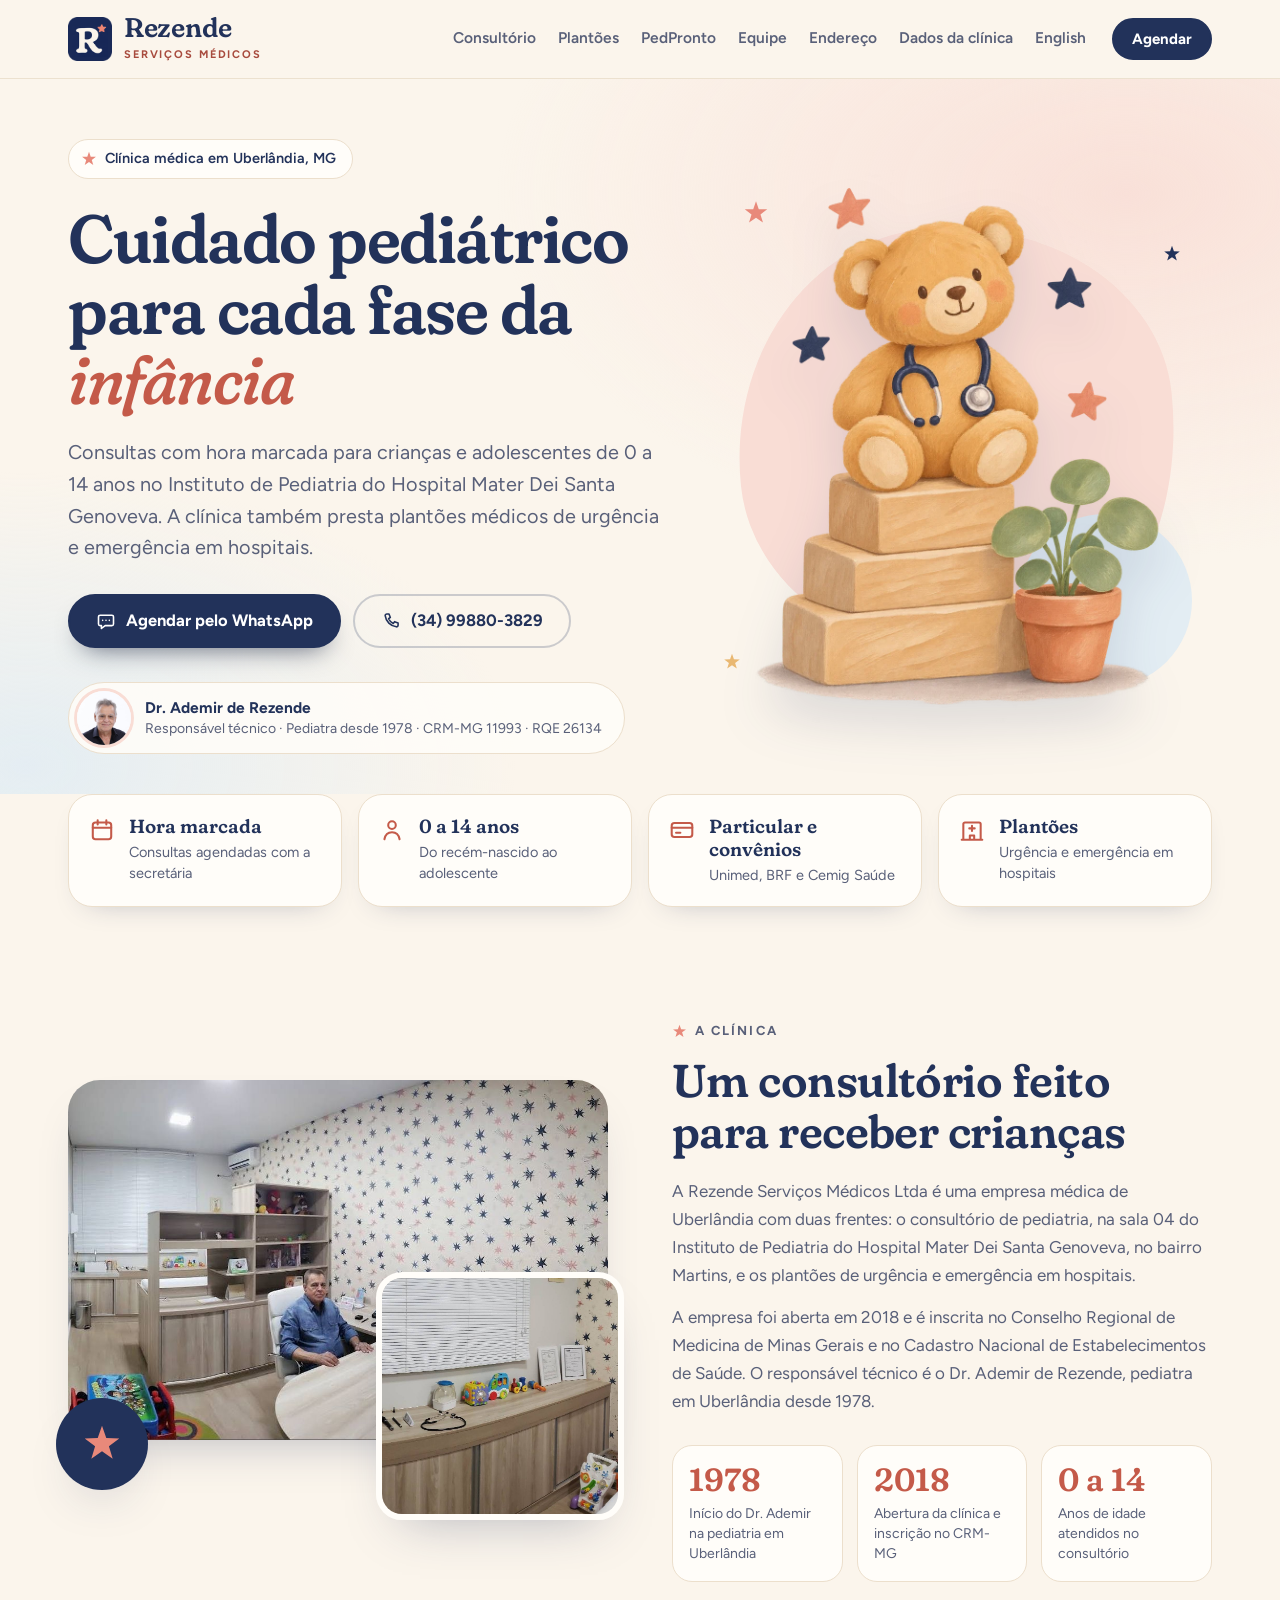
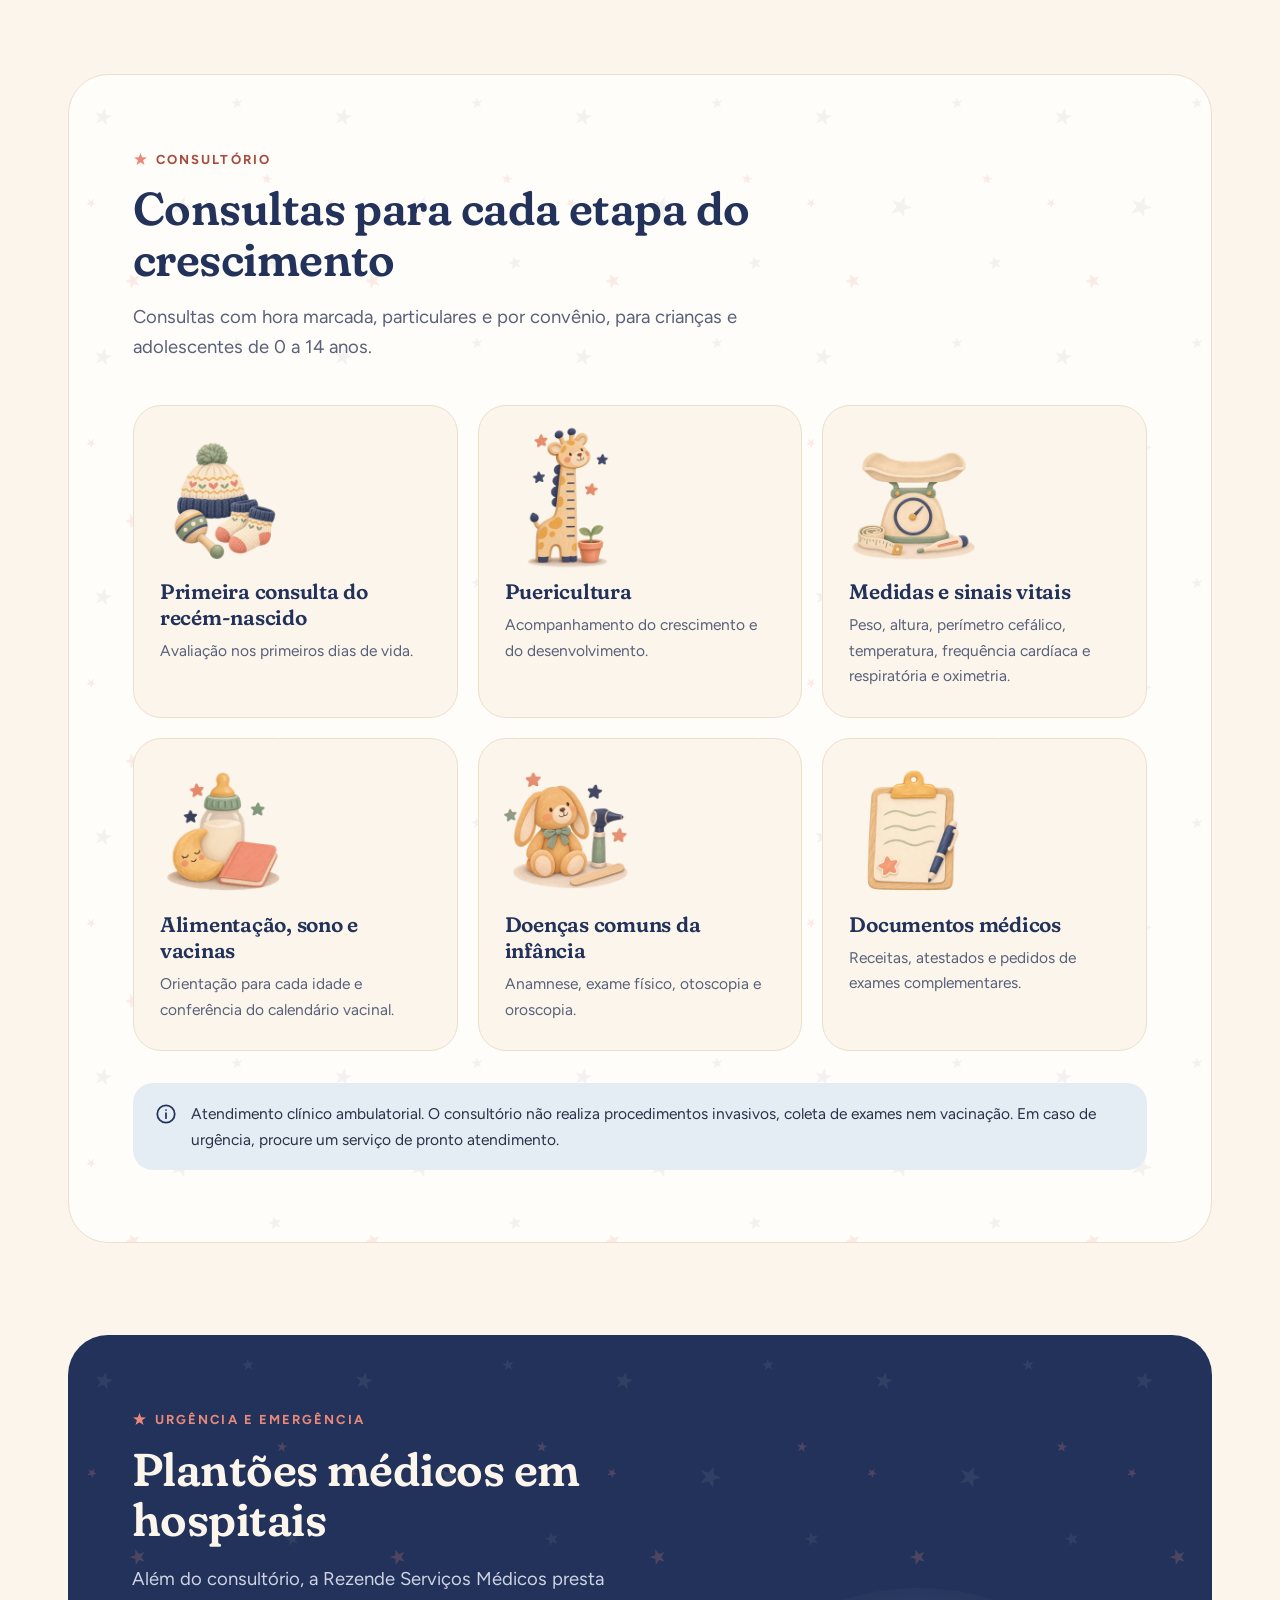
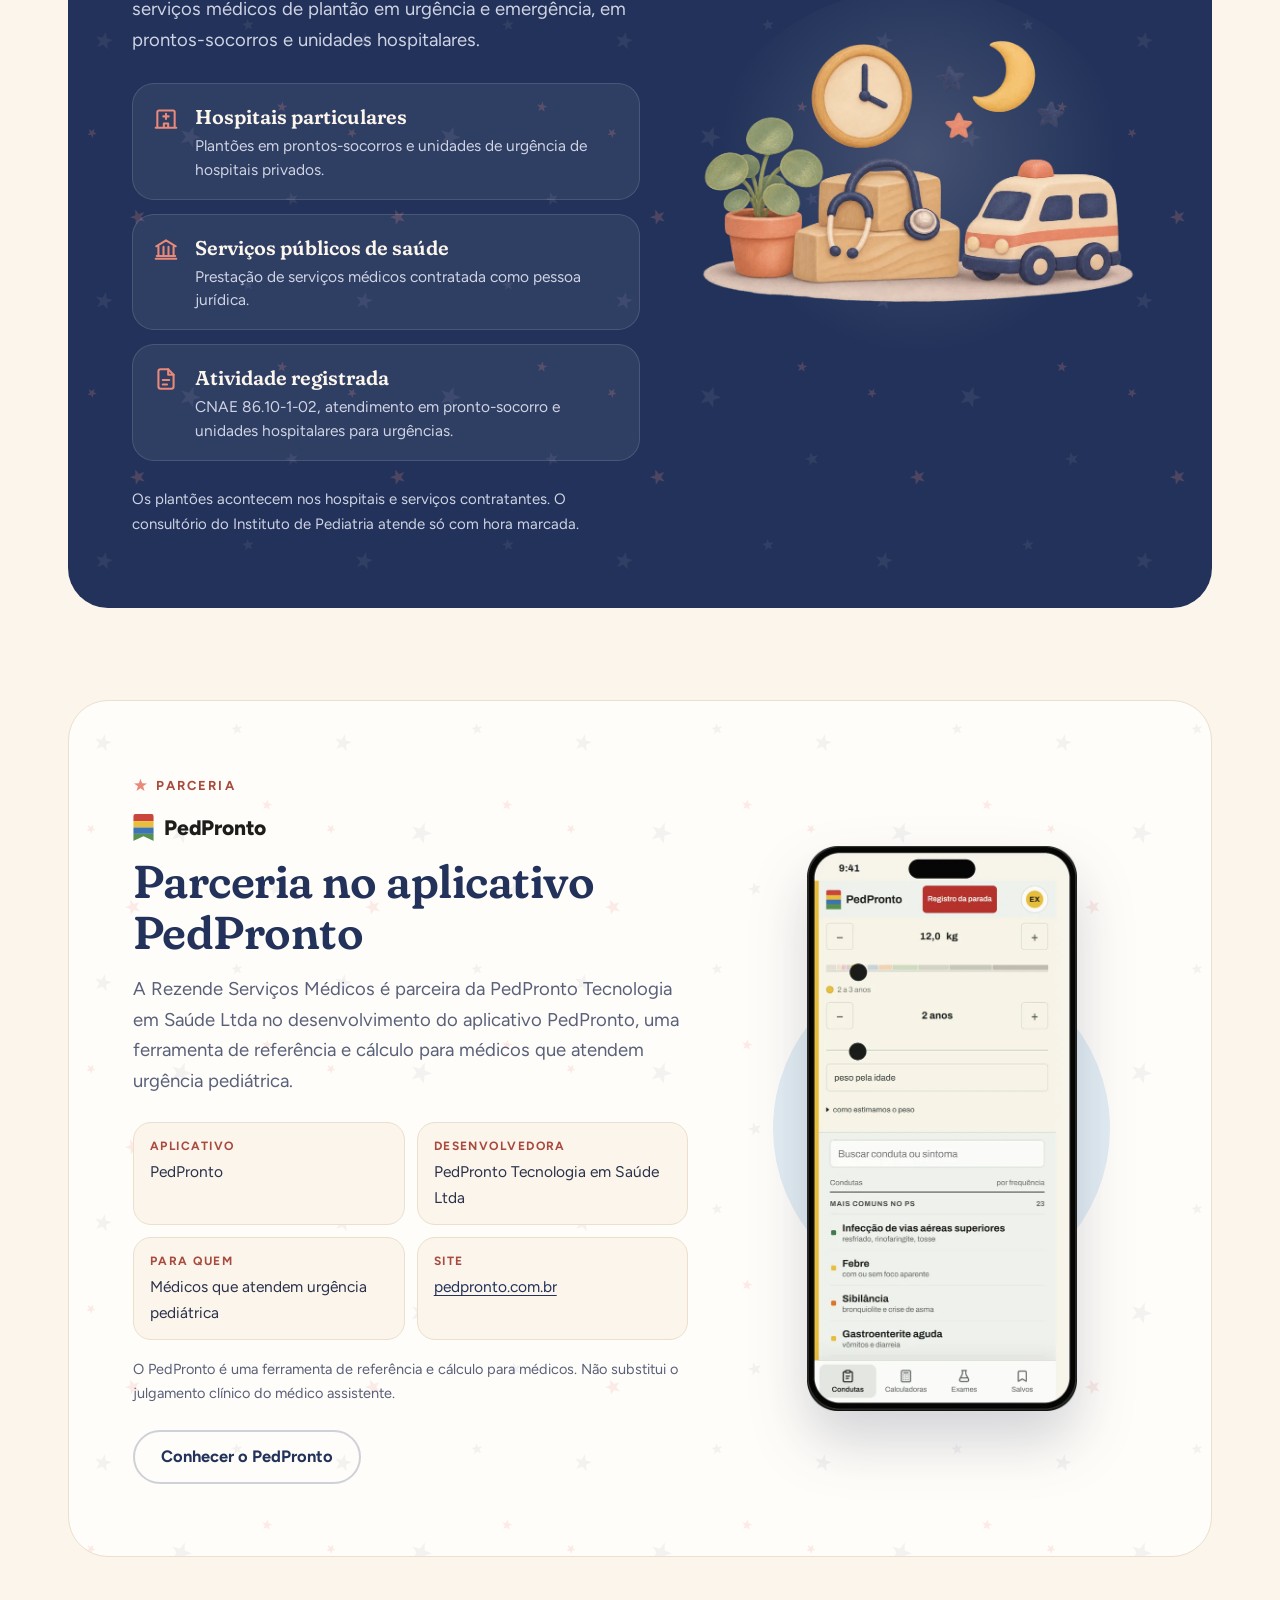
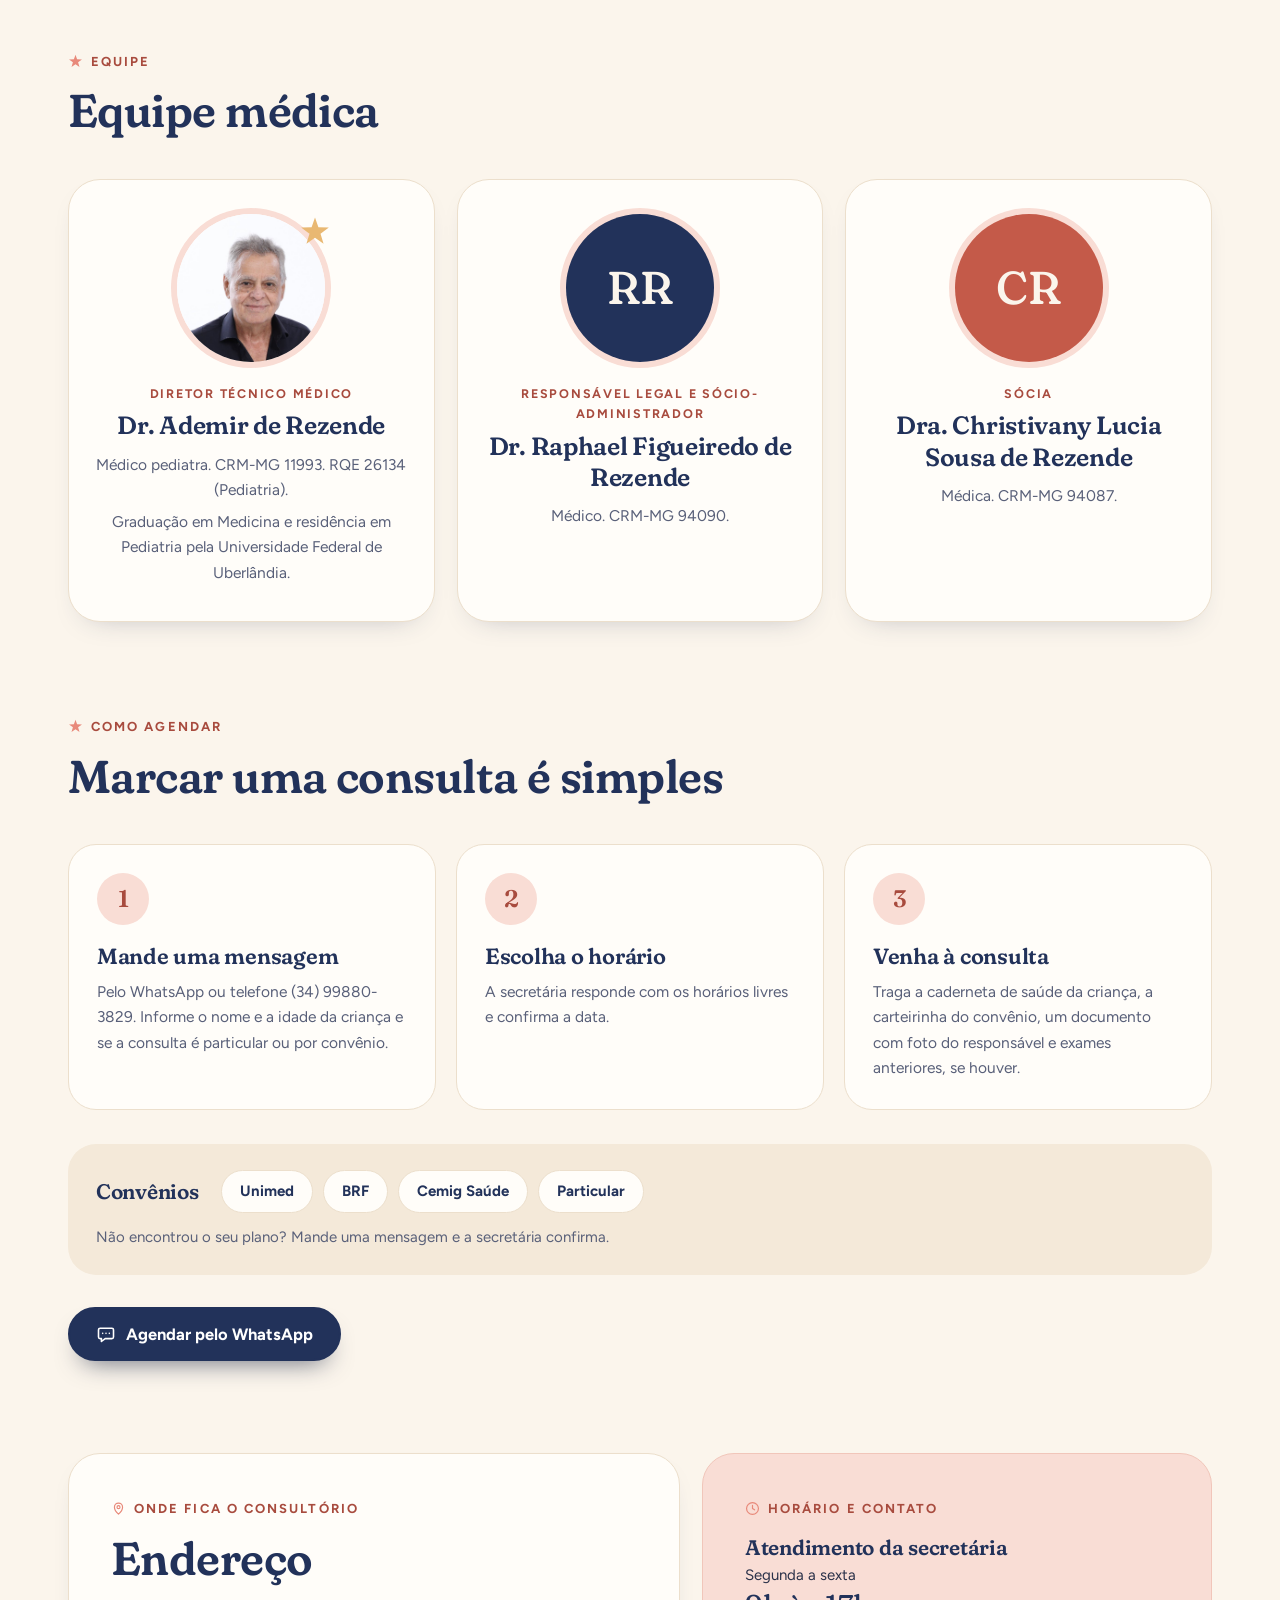
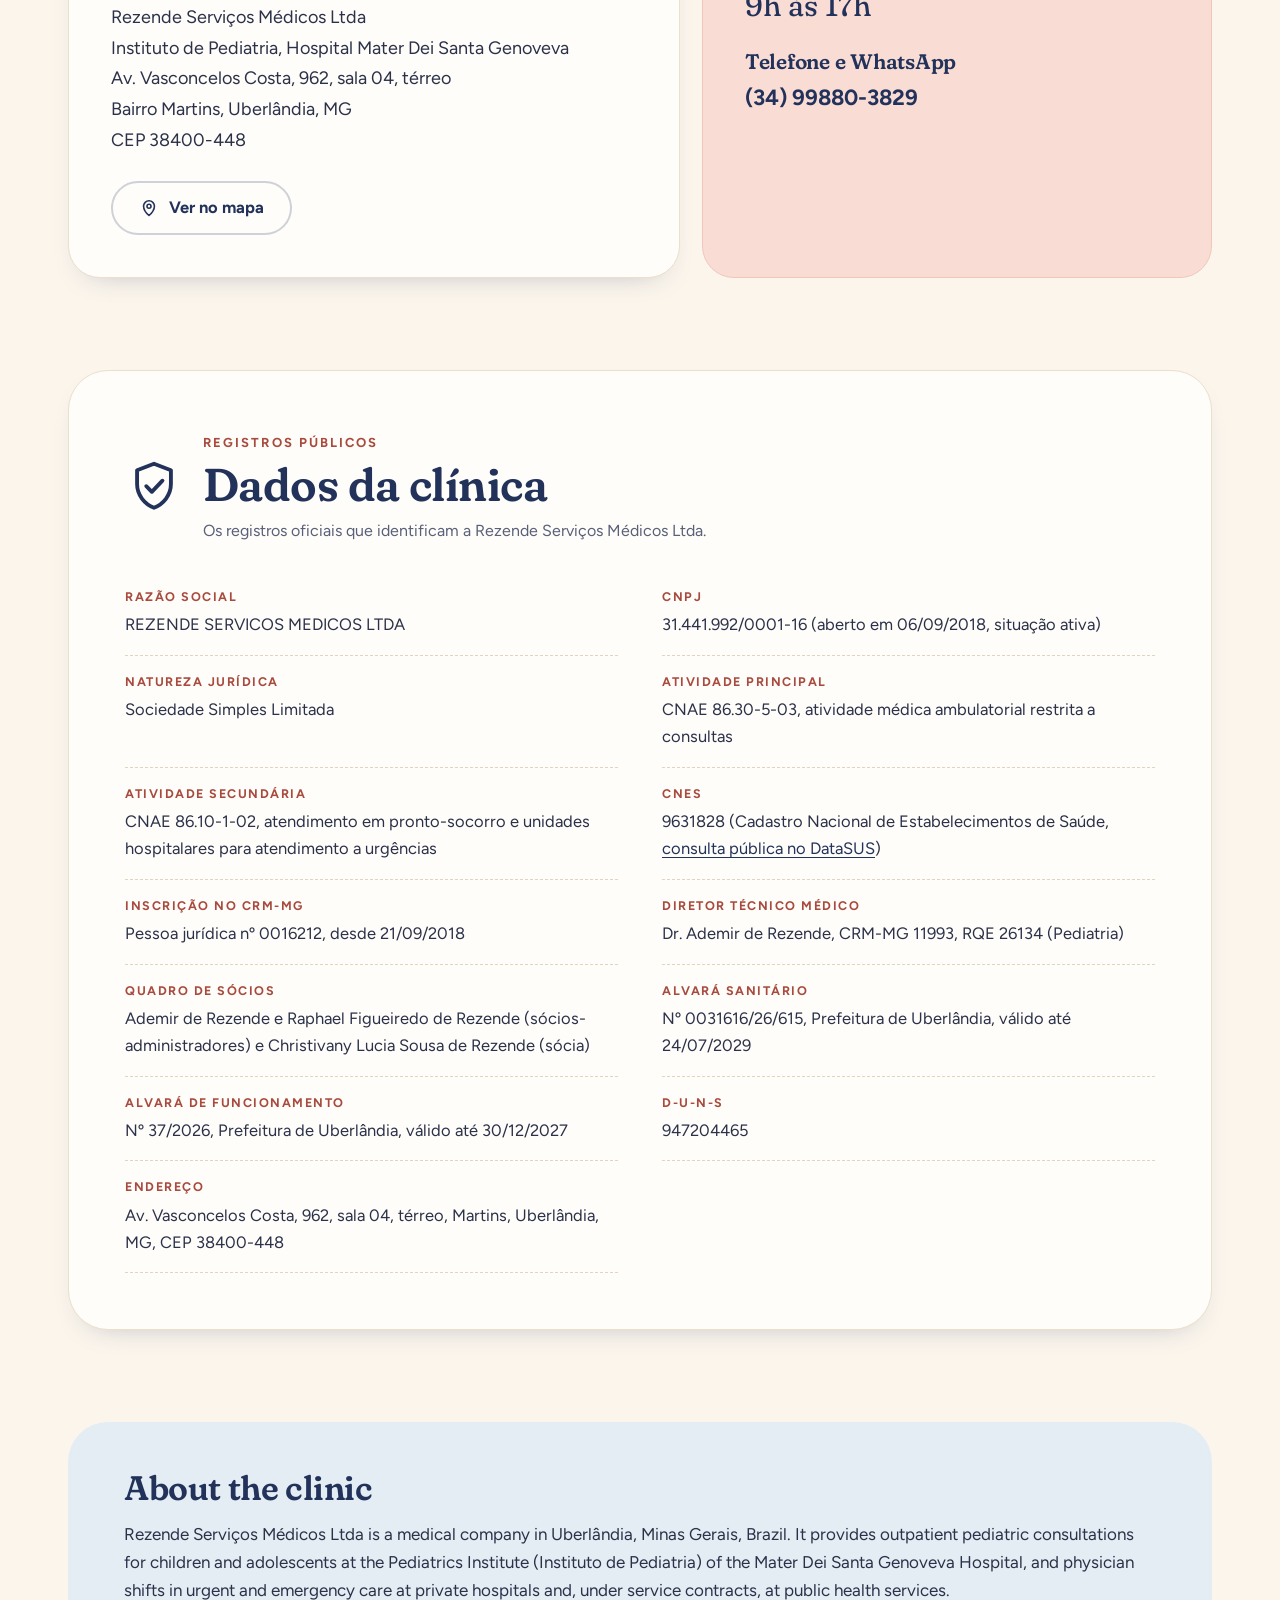
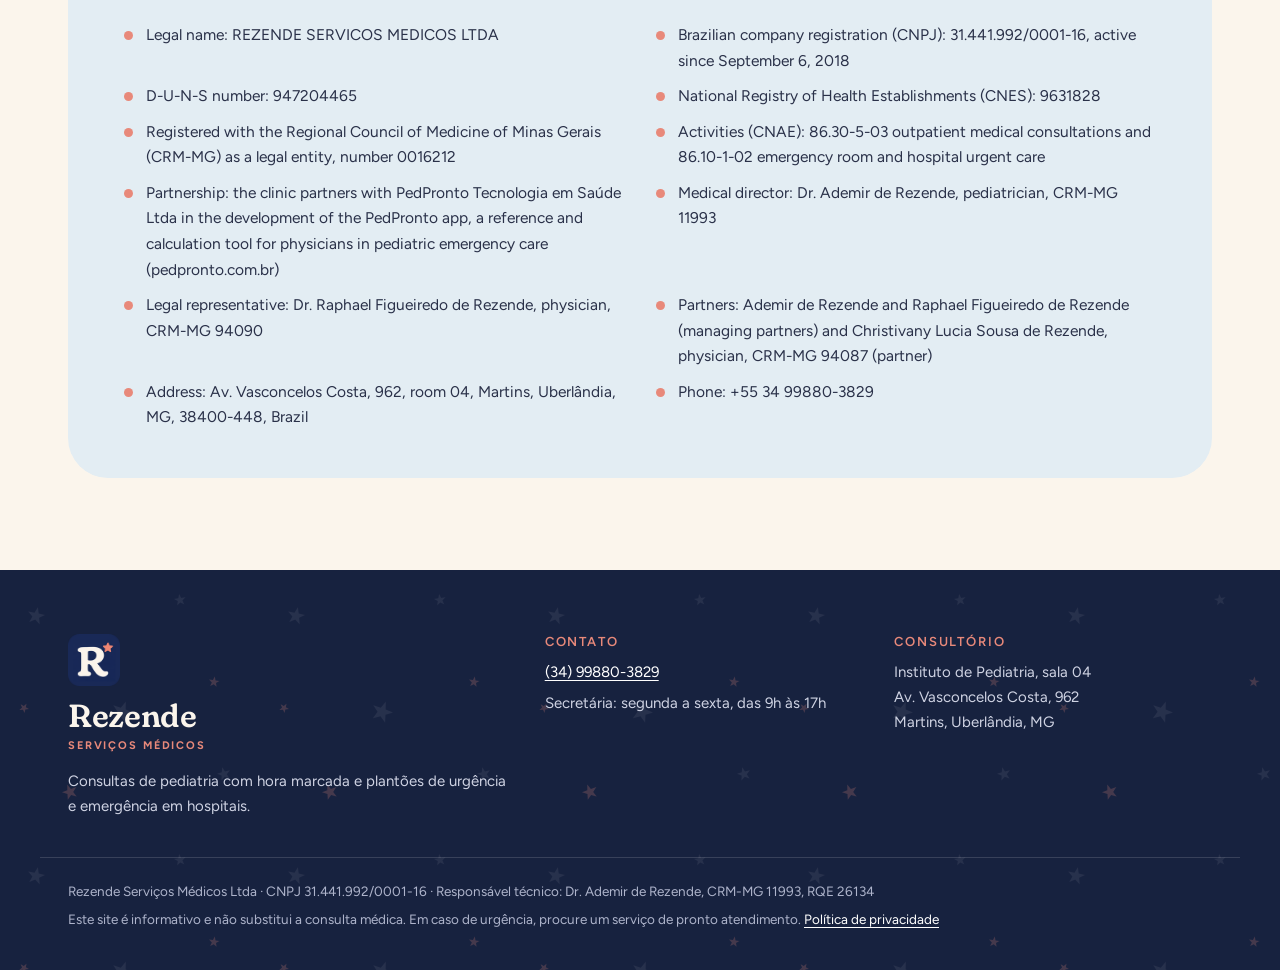
==== commit 8477dcbc: "CRM da Dra. Christivany no cartão da equipe Co-Authored-By: Claude Fable 5.2 <noreply@anthropic.com>" ====
--- a/index.html
+++ b/index.html
@@ -232,7 +232,7 @@
         <div>
           <p class="cargo">Sócia</p>
           <h3>Dra. Christivany Lucia Sousa de Rezende</h3>
-          <p>Médica.</p>
+          <p>Médica. CRM-MG 94087.</p>
         </div>
       </article>
     </div>
@@ -335,7 +335,7 @@
         <li>Partnership: the clinic partners with PedPronto Tecnologia em Saúde Ltda in the development of the PedPronto app, a reference and calculation tool for physicians in pediatric emergency care (pedpronto.com.br)</li>
         <li>Medical director: Dr. Ademir de Rezende, pediatrician, CRM-MG 11993</li>
         <li>Legal representative: Dr. Raphael Figueiredo de Rezende, physician, CRM-MG 94090</li>
-        <li>Partners: Ademir de Rezende and Raphael Figueiredo de Rezende (managing partners) and Christivany Lucia Sousa de Rezende, physician (partner)</li>
+        <li>Partners: Ademir de Rezende and Raphael Figueiredo de Rezende (managing partners) and Christivany Lucia Sousa de Rezende, physician, CRM-MG 94087 (partner)</li>
         <li>Address: Av. Vasconcelos Costa, 962, room 04, Martins, Uberlândia, MG, 38400-448, Brazil</li>
         <li>Phone: +55 34 99880-3829</li>
       </ul>
